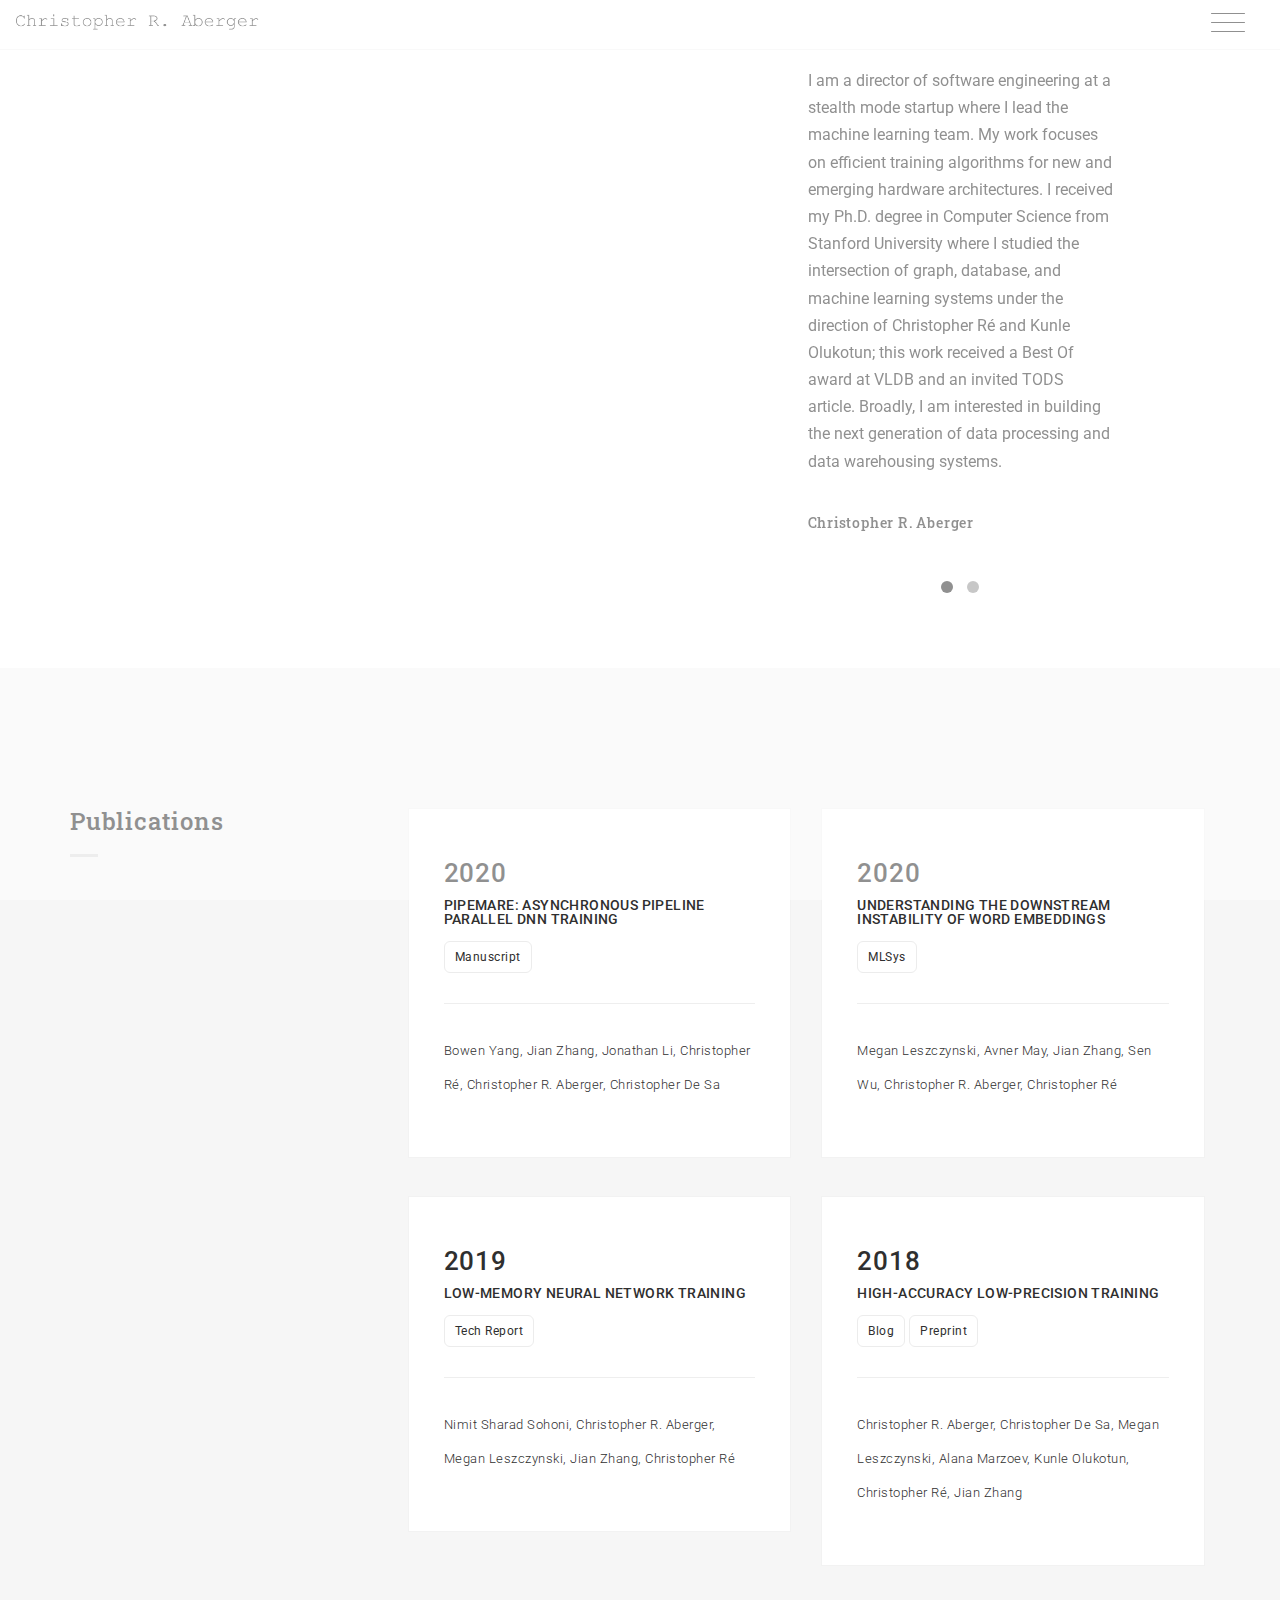
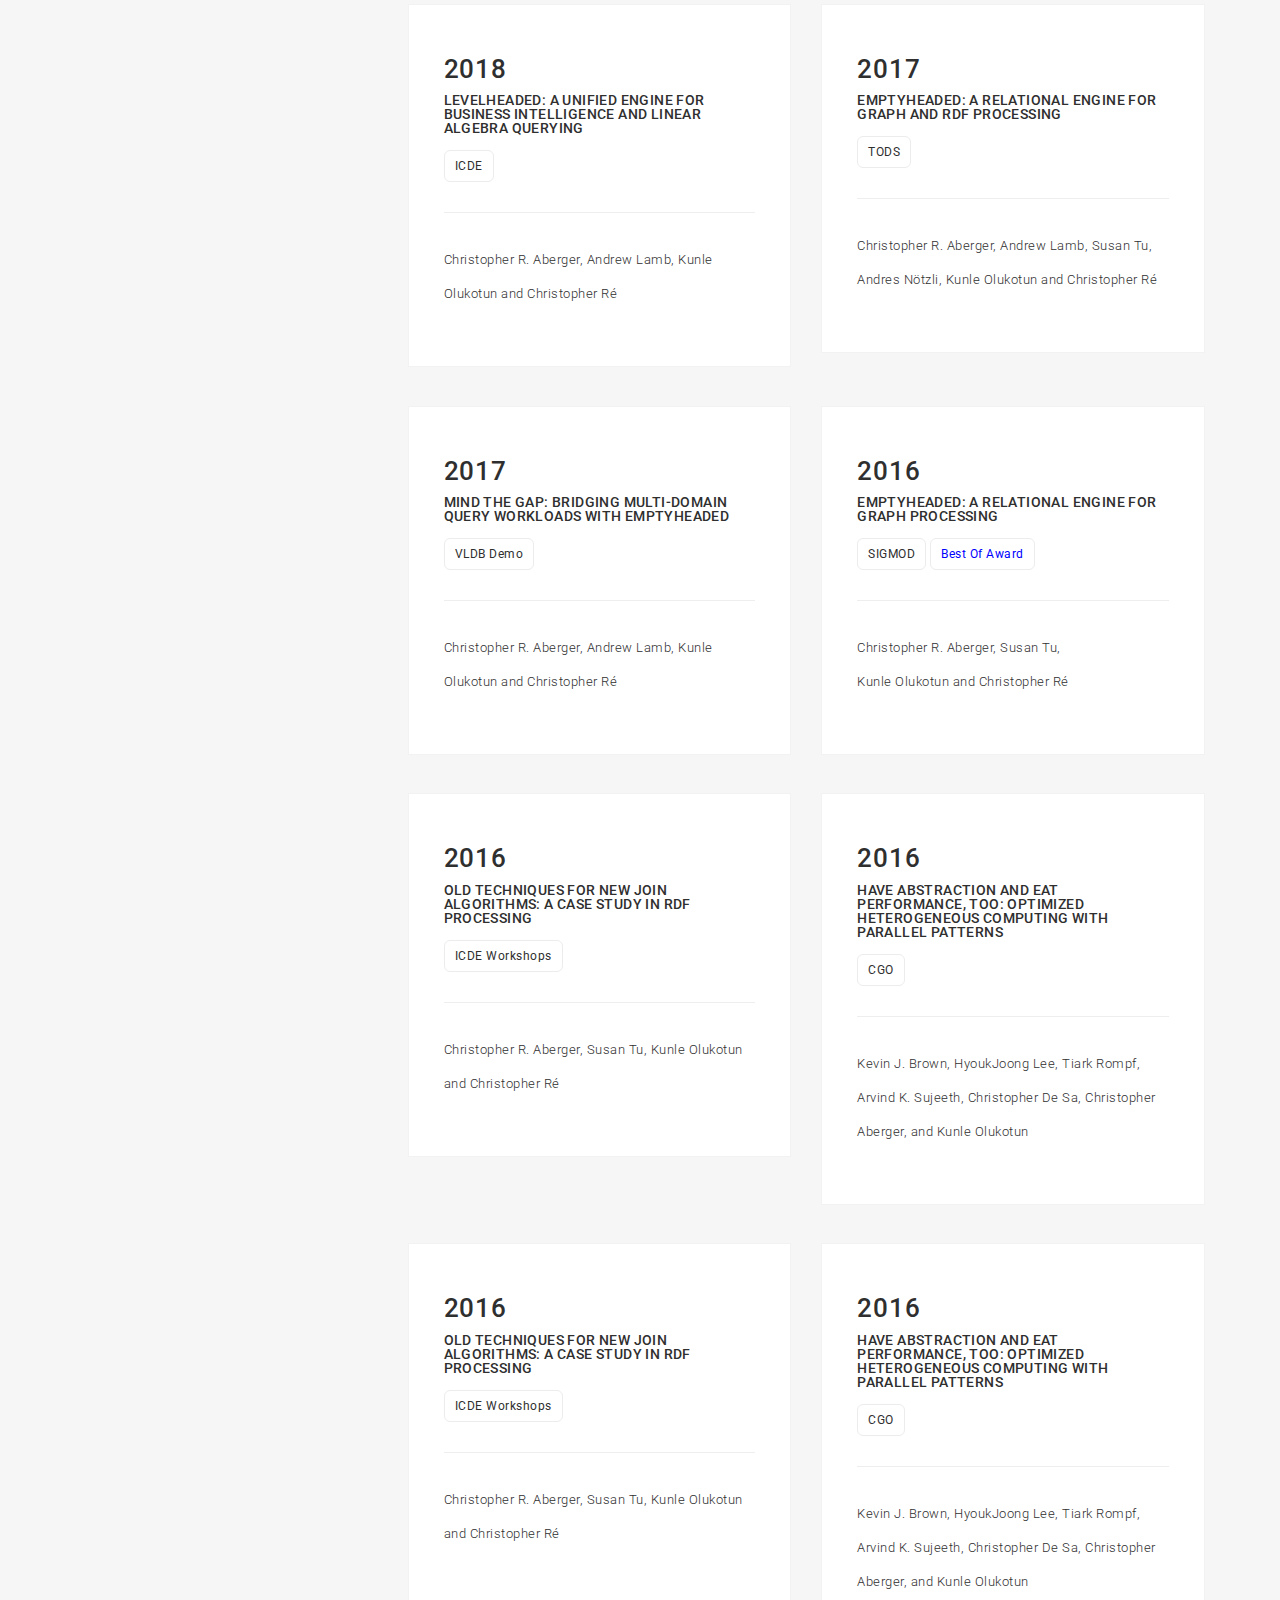
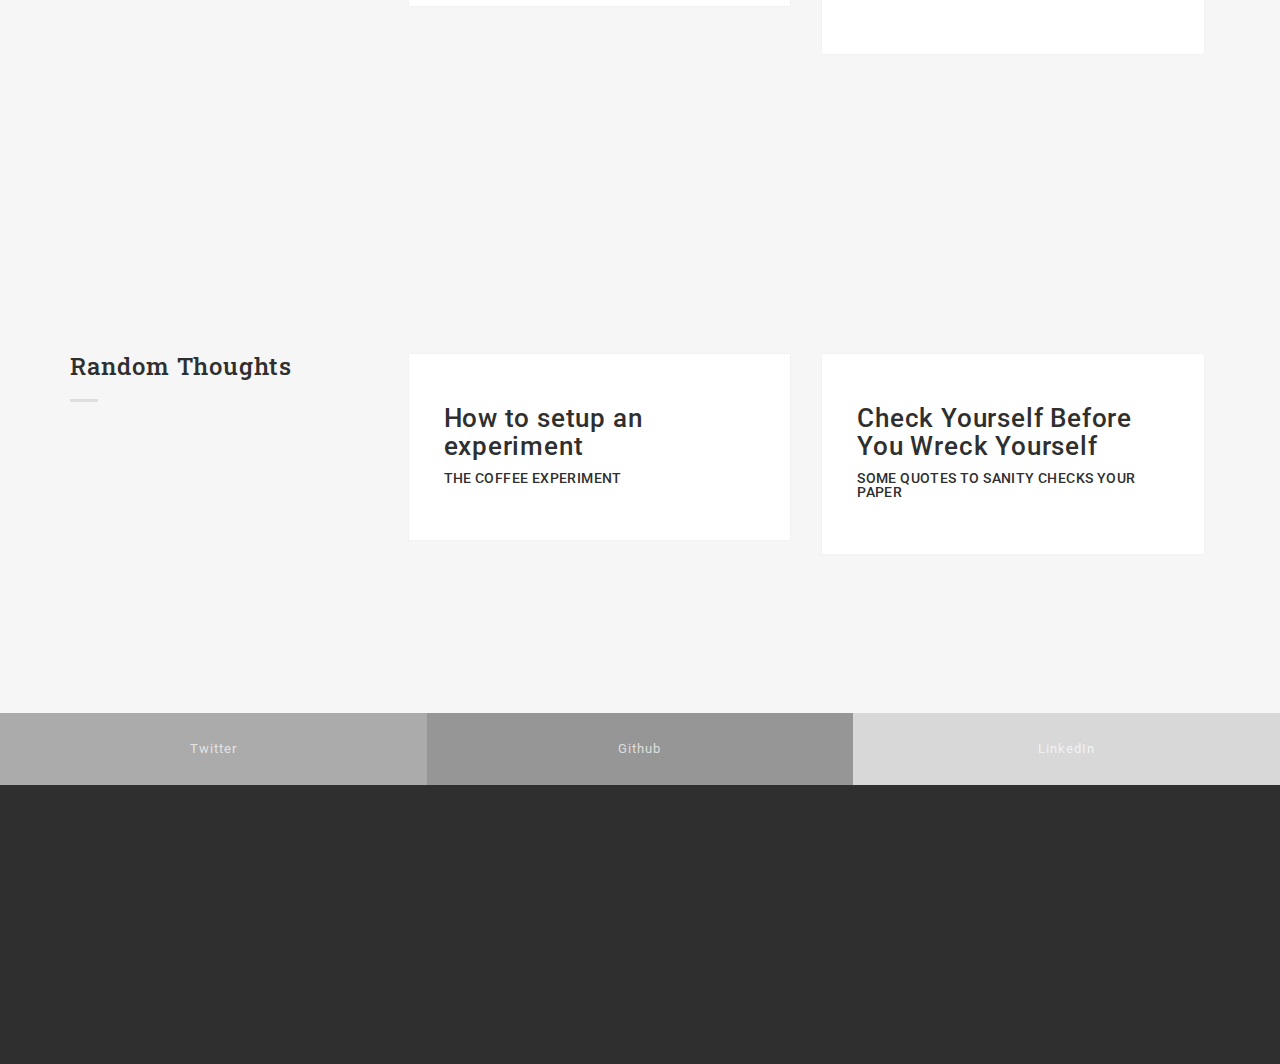
==== index.html @ 0fbb31e2 "Update index.html" ====
<!DOCTYPE html>
<html lang="en">
  <head>
    <meta charset="utf-8">
    <title>Christopher R. Aberger</title>
    <meta content="IE=edge" http-equiv="X-UA-Compatible">
    <meta content="width=device-width, initial-scale=1" name="viewport">
    <meta content="Christopher R. Aberger" name="description">
    <meta content="BdgPixel" name="author">
    <!--Fav-->
    <link href="images/code_icon.png" rel="shortcut icon">
    
    <!--styles-->
    <link href="css/bootstrap.min.css" rel="stylesheet">
    <link href="css/owl.carousel.css" rel="stylesheet">
    <link href="css/owl.theme.css" rel="stylesheet">
    <link href="css/magnific-popup.css" rel="stylesheet">
    <link href="css/style.css" rel="stylesheet">
    <link href="css/responsive.css" rel="stylesheet">
    
    <!--fonts google-->
    <link href='https://fonts.googleapis.com/css?family=Roboto+Slab:400,700' rel='stylesheet' type='text/css'>
    <link href='https://fonts.googleapis.com/css?family=Roboto:400,300,500,700' rel='stylesheet' type='text/css'>
    
    <!--[if lt IE 9]>
       <script type="text/javascript" src="js/html5shiv.min.js"></script>
    <![endif]-->
  </head>
  <body>
    <!--PRELOADER-->
    <div id="preloader">
      <div id="status">
        <img alt="logo" src="images/logo-big.png">
      </div>
    </div>
    <!--/.PRELOADER END-->

    <!--HEADER -->
    <div class="header">
      <div class="for-sticky">
        <!--LOGO-->
        <div class="logo">
          <a href="index.html"><img alt="logo" class="logo-nav" src="images/logo.png"></a>
        </div>
        <!--/.LOGO END-->
      </div>
      <div class="menu-wrap">
        <nav class="menu">
          <div class="menu-list">
            <a data-scroll="" href="#about">
              <span>About</span>
            </a>
            <a data-scroll="" href="#publications">
              <span>Publications</span>
            </a>
            <a data-scroll="" href="#randomthoughts">
              <span>Random Thoughts</span>
            </a>
            <a data-scroll="" href="#connect">
              <span>Connect</span>
            </a>
           <a href="Resume.pdf">
              <span>Resume</span>
            </a>
          </div>
        </nav>
        <button class="close-button" id="close-button">Close Menu</button>
      </div>
      <button class="menu-button" id="open-button">
        <span></span>
        <span></span>
        <span></span>
      </button><!--/.for-sticky-->
    </div>
    <!--/.HEADER END-->
    
    <!--CONTENT WRAP-->
    <div class="content-wrap">
      <!--CONTENT-->
      <div class="content">
        <!--ABOUT-->
        <section id="about">
          <div class="col-md-6 col-xs-12 no-pad">
            <div class="bg-about"></div>
          </div>
          <div class="col-md-6 col-sm-12 col-xs-12 white-col">
            <div class="row">
              <!--OWL CAROUSEL2-->
              <div class="owl-carousel2">
                <div class="col-md-12">
                  <div class="wrap-about">
                    <div class="w-content">
                      <p class="head-about">
		       <p></p>
                       I am a director of software engineering at a stealth mode startup where I lead the machine learning team.
		       My work focuses on efficient training algorithms for new and emerging hardware architectures. 
		       I received my Ph.D. degree in Computer Science from Stanford University where I studied the intersection 
		       of graph, database, and machine learning systems under the direction of 
		       <a href=https://cs.stanford.edu/people/chrismre> Christopher Ré</a>
                        and 
                       <a href=http://arsenalfc.stanford.edu/kunle> Kunle Olukotun</a>; 
		       this work received a Best Of award at VLDB 
		       and an invited TODS article.
                       Broadly, I am interested in building the next generation of data 
                       processing and data warehousing systems.   
                      </p>
                      
                      <h5 class="name">
                        Christopher R. Aberger
                      </h5>
                    </div>
                  </div>
                </div>
              
                <div class="col-md-12 col-sm-12 col-xs-12 white-col">
                  <div class="row">
                    <div class="col-md-8 col-md-offset-2 col-sm-8 col-sm-offset-2 col-xs-12">
                      <div class="wrap-about">
                        <table class="w-content">
                          <tr>
                            <td class="title">Name </td>
                            <td class="break">:</td>
                            <td> Christopher R. Aberger</td>
                          </tr>
                          <tr>
                            <td class="title">Email </td>
                            <td class="break">:</td>
                            <td> craberger at gmail dot com</td>
                          </tr>
                          <tr>
                            <td class="title">Location </td>
                            <td class="break">:</td>
                            <td> Bay Area</td>
                          </tr>
                          <tr>
                            <td class="title">GitHub ID </td>
                            <td class="break">:</td>
                            <td> <a href="https://github.com/chrisaberger">chrisaberger</a></td>
                          </tr>
                        </table>
                      </div>
                    </div>
                  </div>
                </div>
              </div>
              <!--/.OWL CAROUSEL2 END-->
            </div>
          </div>
        </section>
        <!--/.ABOUT END-->

        <!--EDUCATION-->
        <section class="grey-bg" id="publications">
          <div class="container">
            <div class="row">
              <div class="col-md-3">
                <h3 class="title-small">
                  <span>Publications</span>
                </h3>
              </div>
              <div class="col-md-9 content-right">
                

                <div class="row">

                  <ul class="listing-item">
                    <li>
                      <div class="col-md-6 col-sm-6">
                        <div class="wrap-card">
                          <div class="card">
                            <h2 class="year">
                              <a href="https://arxiv.org/abs/1904.10631">2020</a>
                            </h2>
                            <p class="job">
                              <a href="https://arxiv.org/abs/1904.10631">PipeMare: Asynchronous Pipeline Parallel DNN Training</a>
                            </p>
                            <p class="company">
                              <a href="https://arxiv.org/abs/1910.05124">Manuscript</a>
                            </p>
                            <hr>
                            <div class="text-detail">
                              <p>
                              <a href="https://arxiv.org/abs/1904.10631">
                                Bowen Yang, Jian Zhang, Jonathan Li, Christopher Ré, Christopher R. Aberger, Christopher De Sa
                                </a>
                              </p>
                            </div>
                          </div>
                        </div>
                      </div>
                    </li>

                    <li>
                      <div class="col-md-6 col-sm-6">
                        <div class="wrap-card">
                          <div class="card">
                            <h2 class="year">
                              <a href="http://www.mleszczy.com/assets/embedding.pdf">2020</a>
                            </h2>
                            <p class="job">
                              <a href="http://www.mleszczy.com/assets/embedding.pdf">Understanding the Downstream Instability of Word Embeddings</a>
                            </p>
                            <p class="company">
                              <a href="http://www.mleszczy.com/assets/embedding.pdf">MLSys</a>
                            </p>
                            <hr>
                            <div class="text-detail">
                              <p>
                              <a href="http://www.mleszczy.com/assets/embedding.pdf">
                                Megan Leszczynski, Avner May,  Jian Zhang, Sen Wu, Christopher R. Aberger, Christopher Ré
                                </a>
                              </p>
                            </div>
                          </div>
                        </div>
                      </div>
                    </li>

                  </ul>

                  <ul class="listing-item">

                    <li>
                      <div class="col-md-6 col-sm-6">
                        <div class="wrap-card">
                          <div class="card">
                            <h2 class="year">
                              <a href="https://arxiv.org/abs/1904.10631">2019</a>
                            </h2>
                            <p class="job">
                              <a href="https://arxiv.org/abs/1904.10631">Low-Memory Neural Network Training</a>
                            </p>
                            <p class="company">
                              <a href="https://arxiv.org/abs/1904.10631">Tech Report</a>
                            </p>
                            <hr>
                            <div class="text-detail">
                              <p>
                              <a href="https://arxiv.org/abs/1904.10631">
                              Nimit Sharad Sohoni, Christopher R. Aberger, Megan Leszczynski, Jian Zhang, Christopher Ré
                                </a>
                              </p>
                            </div>
                          </div>
                        </div>
                      </div>
                    </li>

                    <li>
                      <div class="col-md-6 col-sm-6">
                        <div class="wrap-card">
                          <div class="card">
                            <h2 class="year">
                              <a href="https://dawn.cs.stanford.edu//pubs/halp-preprint2018.pdf">2018</a>
                            </h2>
                            <p class="job">
                              <a href="https://dawn.cs.stanford.edu//pubs/halp-preprint2018.pdf">High-Accuracy Low-Precision Training</a>
                            </p>
                            <p class="company">
                              <a href="https://dawn.cs.stanford.edu//pubs/halp-preprint2018.pdf">Blog</a>
                            </p>
                            <p class="company">
                              <a href="https://dawn.cs.stanford.edu//pubs/halp-preprint2018.pdf">Preprint</a>
                            </p>
                            <hr>
                            <div class="text-detail">
                              <p>
                              <a href="https://dawn.cs.stanford.edu//pubs/halp-preprint2018.pdf">
                              Christopher R. Aberger, Christopher De Sa, Megan Leszczynski,  Alana Marzoev,  Kunle Olukotun, Christopher Ré, Jian Zhang
                                </a>
                              </p>
                            </div>
                          </div>
                        </div>
                      </div>
                    </li>

                  
                  </ul>


                  <ul class="listing-item">


                    <li>
                      <div class="col-md-6 col-sm-6">
                        <div class="wrap-card">
                          <div class="card">
                            <h2 class="year">
                              <a href="levelheaded.pdf">2018</a>
                            </h2>
                            <p class="job">
                              <a href="levelheaded.pdf">LevelHeaded: A Unified Engine for Business Intelligence and Linear Algebra Querying</a>
                            </p>
                            <p class="company">
                              <a href="levelheaded.pdf">ICDE</a>
                            </p>
                            <hr>
                            <div class="text-detail">
                              <p>
                              <a href="levelheaded.pdf">
              Christopher R. Aberger, Andrew Lamb, Kunle Olukotun and Christopher Ré  
                                </a>
                              </p>
                            </div>
                          </div>
                        </div>
                      </div>
                    </li>

                    <li>
                      <div class="col-md-6 col-sm-6">
                        <div class="wrap-card">
                          <div class="card">
                            <h2 class="year">
                              <a href="https://dl.acm.org/citation.cfm?id=3129246">2017</a>
                            </h2>
                            <p class="job">
                              <a href="https://dl.acm.org/citation.cfm?id=3129246">EmptyHeaded: A Relational Engine for Graph and RDF Processing</a>
                            </p>
                            <p class="company">
                              <a href="https://dl.acm.org/citation.cfm?id=3129246">TODS</a>
                            </p>
                            <hr>
                            <div class="text-detail">
                              <p>
                              <a href="https://dl.acm.org/citation.cfm?id=3129246">
              Christopher R. Aberger, Andrew Lamb, Susan Tu, Andres N&ouml;tzli, Kunle Olukotun and Christopher Ré  
                                </a>
                              </p>
                            </div>
                          </div>
                        </div>
                      </div>
                    </li>


                  </ul>
                  <ul class="listing-item">

                    <li>
                      <div class="col-md-6 col-sm-6">
                        <div class="wrap-card">
                          <div class="card">
                            <h2 class="year">
                              <a href="http://www.vldb.org/pvldb/vol10/p1849-aberger.pdf">2017</a>
                            </h2>
                            <p class="job">
                              <a href="http://www.vldb.org/pvldb/vol10/p1849-aberger.pdf">Mind the Gap: Bridging Multi-Domain Query Workloads with EmptyHeaded</a>
                            </p>
                            <p class="company">
                              <a href="http://www.vldb.org/pvldb/vol10/p1849-aberger.pdf">VLDB Demo</a>
                            </p>
                            <hr>
                            <div class="text-detail">
                              <p>
                              <a href="http://www.vldb.org/pvldb/vol10/p1849-aberger.pdf">
              Christopher R. Aberger, Andrew Lamb, Kunle Olukotun and Christopher Ré  
                                </a>
                              </p>
                            </div>
                          </div>
                        </div>
                      </div>
                    </li>

                    <li>
                      <div class="col-md-6 col-sm-6">
                        <div class="wrap-card">
                          <div class="card">
                            <h2 class="year">
                              <a href="https://arxiv.org/abs/1503.02368">2016</a>
                            </h2>
                            <p class="job">
                              <a href="https://arxiv.org/abs/1503.02368">EmptyHeaded: A Relational Engine for Graph Processing</a>
                            </p>
                            <p class="company">
                              <a href="https://arxiv.org/abs/1503.02368">SIGMOD</a>
                            </p>
                            <p class="company">
                              <a href="https://arxiv.org/abs/1503.02368">
                              <font color="blue">Best Of Award</font>
                              </a>
                            </p>
                            <hr>
                            <div class="text-detail">
                              <p>
                              <a href="https://arxiv.org/abs/1503.02368">
              Christopher R. Aberger, Susan Tu, <br>
              Kunle Olukotun and Christopher Ré  
                                </a>
                              </p>
                            </div>
                          </div>
                        </div>
                      </div>
                    </li>




                  </ul>
                  <ul class="listing-item">

                   <li>
                      <div class="col-md-6 col-sm-6">
                        <div class="wrap-card">
                          <div class="card">
                            <h2 class="year">
                              <a href="https://arxiv.org/abs/1602.03557">2016</a>
                            </h2>
                            <p class="job">
                              <a href="https://arxiv.org/abs/1602.03557">Old Techniques for New Join Algorithms: A Case Study in RDF Processing</a>
                            </p>
                            <p class="company">
                              <a href="https://arxiv.org/abs/1602.03557">ICDE Workshops</a>
                            </p>
                            <hr>
                            <div class="text-detail">
                              <p>
                              <a href="https://arxiv.org/abs/1602.03557">
              Christopher R. Aberger, Susan Tu, Kunle Olukotun and Christopher Ré  
                                </a>
                              </p>
                            </div>
                          </div>
                        </div>
                      </div>
                    </li>


                    <li>
                      <div class="col-md-6 col-sm-6">
                        <div class="wrap-card">
                          <div class="card">
                            <h2 class="year">
                              <a href="https://ppl.stanford.edu/papers/cgo16-brown.pdf">2016</a>
                            </h2>
                            <p class="job">
                              <a href="https://ppl.stanford.edu/papers/cgo16-brown.pdf">Have Abstraction and Eat Performance, Too: Optimized Heterogeneous Computing with Parallel Patterns</a>
                            </p>
                            <p class="company">
                              <a href="https://ppl.stanford.edu/papers/cgo16-brown.pdf">CGO</a>
                            </p>
                            <hr>
                            <div class="text-detail">
                              <p>
                              <a href="https://ppl.stanford.edu/papers/cgo16-brown.pdf">
                                Kevin J. Brown, HyoukJoong Lee, Tiark Rompf, Arvind K. Sujeeth, Christopher De Sa, Christopher Aberger, and Kunle Olukotun 
                                </a>
                              </p>
                            </div>
                          </div>
                        </div>
                      </div>
                    </li>


                  </ul>
                  <ul class="listing-item">

	          <li>
                      <div class="col-md-6 col-sm-6">
                        <div class="wrap-card">
                          <div class="card">
                            <h2 class="year">
                              <a href="https://arxiv.org/abs/1602.03557">2016</a>
                            </h2>
                            <p class="job">
                              <a href="https://arxiv.org/abs/1602.03557">Old Techniques for New Join Algorithms: A Case Study in RDF Processing</a>
                            </p>
                            <p class="company">
                              <a href="https://arxiv.org/abs/1602.03557">ICDE Workshops</a>
                            </p>
                            <hr>
                            <div class="text-detail">
                              <p>
                              <a href="https://arxiv.org/abs/1602.03557">
              Christopher R. Aberger, Susan Tu, Kunle Olukotun and Christopher Ré  
                                </a>
                              </p>
                            </div>
                          </div>
                        </div>
                      </div>
                    </li>

			  
                    <li>
                      <div class="col-md-6 col-sm-6">
                        <div class="wrap-card">
                          <div class="card">
                            <h2 class="year">
                              <a href="https://ppl.stanford.edu/papers/cgo16-brown.pdf">2016</a>
                            </h2>
                            <p class="job">
                              <a href="https://ppl.stanford.edu/papers/cgo16-brown.pdf">Have Abstraction and Eat Performance, Too: Optimized Heterogeneous Computing with Parallel Patterns</a>
                            </p>
                            <p class="company">
                              <a href="https://ppl.stanford.edu/papers/cgo16-brown.pdf">CGO</a>
                            </p>
                            <hr>
                            <div class="text-detail">
                              <p>
                              <a href="https://ppl.stanford.edu/papers/cgo16-brown.pdf">
                                Kevin J. Brown, HyoukJoong Lee, Tiark Rompf, Arvind K. Sujeeth, Christopher De Sa, Christopher Aberger, and Kunle Olukotun 
                                </a>
                              </p>
                            </div>
                          </div>
                        </div>
                      </div>
                    </li>

                  </ul>




                </div>
              </div>
            </div>
          </div>
        </section>
        <!--/.PUBLICATIONS END-->



<section class="grey-bg" id="randomthoughts">
          <div class="container">
            <div class="row">
              <div class="col-md-3">
                <h3 class="title-small">
                  <span>Random Thoughts</span>
                </h3>
              </div>
              <div class="col-md-9 content-right">
                

                <div class="row">
                  <ul class="listing-item">


                    <li>
                      <div class="col-md-6 col-sm-6">
                        <div class="wrap-card">
                          <div class="card">
                            <h2 class="year">
                              <a href="http://www.aberger.site/coffee">How to setup an experiment</a>
                            </h2>
                            <p class="job">
                              <a href="http://www.aberger.site/coffee">The Coffee Experiment</a>
                            </p>
                          </div>
                        </div>
                      </div>
                    </li>


                    <li>
                      <div class="col-md-6 col-sm-6">
                        <div class="wrap-card">
                          <div class="card">
                            <h2 class="year">
                              <a href="http://www.aberger.site/checks">Check Yourself Before You Wreck Yourself</a>
                            </h2>
                            <p class="job">
                              <a href="http://www.aberger.site/checks">Some Quotes to Sanity Checks Your Paper</a>
                            </p>
                          </div>
                        </div>
                      </div>
                    </li>


                  </ul>
                </div>
              </div>
            </div>
          </div>
        </section>
        <!--/.Random Thoughts END-->

        <!--TESTIMONIAL-->
        <!--/.TESTMONIAL END-->
        
        <!--FOOTER-->
        <section id="connect">
        <footer>
          <div class="footer-top">
            <ul class="socials">
              <li class="twitter">
                <a href="https://twitter.com/craberger" data-hover="Twitter">Twitter</a>
              </li>
              <li class="github">
                <a href="https://github.com/chrisaberger" data-hover="Github">Github</a>
              </li>
              <li class="linkedin">
                <a href="https://www.linkedin.com/in/craberger" data-hover="LinkedIn">LinkedIn</a>
              </li>
            </ul>
          </div>

          <div class="footer-bottom">
            <div class="container">
              <div class="row">
                <a href="https://dcrazed.com/"><img src="images/logo-bottom.png" alt="crafted with love" class="center-block" /></a>
			 </div>
            </div>
          </div>
        </footer>
        <section>
        <!--/.FOOTER-END-->

      <!--/.CONTENT END-->
      </div>
    <!--/.CONTENT-WRAP END-->
    </div>
    

    <script src="js/jquery-1.9.1.min.js" type="text/javascript"></script>
    <script src="js/jquery.appear.js" type="text/javascript"></script>
    <script src="js/bootstrap.min.js" type="text/javascript"></script>
    <script src="js/classie.js" type="text/javascript"></script>
    <script src="js/owl.carousel.min.js" type="text/javascript"></script>
    <script src="js/jquery.magnific-popup.min.js" type="text/javascript"></script>
    <script src="js/masonry.pkgd.min.js" type="text/javascript"></script>
    <script src="js/masonry.js" type="text/javascript"></script>
    <script src="js/smooth-scroll.min.js" type="text/javascript"></script>
    <script src="js/typed.js" type="text/javascript"></script>
    <script src="js/main.js" type="text/javascript"></script>
  </body>
</html>
---- css/style.css ----
/*
Template Name: Bodo - Simple One Page Personal
Author: BdgPixel
Author URI:  http://themeforest.net/user/BdgPixel
*/
/* -----------------------------------------------------------
TABLE OF CONTENTS:
--------------------------------------------------------------
1) General
2) Page Loader
3) Helper
4) Header
5) Typography
6) Hero
7) Sections
 7.a) portfolio
 7.b) service
 7.c) experience
 7.d) testimonial
 7.e) blog
 7.f) about
 7.g) contact
 7.h) footer
8) Components
 8.a) skills


-------------------------------------------------------------

------------------------------------------------------------*/
/*-----------------------------------------1) General--------------------------------------------------*/
.portrait {
    max-width: 180px;
    max-height: 180px;
}

@font-face {
  font-family: 'Glyphter';
  src: url('../fonts/Glyphter.eot');
  src: url('../fonts/Glyphter?#iefix') format('embedded-opentype'), url('../fonts/Glyphter.woff') format('woff'), url('../fonts/Glyphter.ttf') format('truetype'), url('../fonts/Glyphter.svg#Glyphter') format('svg');
  font-weight: normal;
  font-style: normal;
}
*,
*:after,
*:before {
  -webkit-box-sizing: border-box;
  -moz-box-sizing: border-box;
  -ms-box-sizing: border-box;
  box-sizing: border-box;
}
body,
html {
  left: 0;
  top: 0;
  margin: 0px;
  padding: 0px;
  overflow-x: hidden;
  font-family: 'Roboto', sans-serif;
  height: 100%;
  width: 100%;
}
body {
  color: #2f2f2f;
  font-size: 16px;
  line-height: 1.7;
  background-color: #fff;
}
a {
  color: #2f2f2f;
  text-decoration: none;
  transition: ease .6s;
  -webkit-transition: ease .6s;
  -moz-transition: ease .6s;
  -o-transition: ease .6s;
  -ms-transition: ease .6s;
}
a:hover {
  text-decoration: none;
  color: #818181;
}
a:focus {
  outline: none;
  color: #999999;
  text-decoration: none;
}
iframe {
  border: none;
  width: 100%;
}
img { max-width: 100%; }
*:focus {
  outline: none;
}

/*----------------------------------------- 2) Preloader --------------------------------------------------*/
#preloader {
  position: fixed;
  top: 0;
  left: 0;
  right: 0;
  bottom: 0;
  background-color: #fff;
  z-index: 999999;
}
#status {
  width: 200px;
  height: 200px;
  position: absolute;
  left: 50%;
  top: 50%;
  background-image: url(../images/loader.gif);
  background-repeat: no-repeat;
  background-position: center center;
  text-align: center;
  margin: -40px 0 0 -100px;
}
#status img {
  text-align: center;
  margin-top: -80px;
}

/*----------------------------------------- 3) Helper --------------------------------------------------*/
.no-pad {padding: 0 !important; margin: 0 !important;}
.pad-80 {padding-top: 80px;}
.mar-t-50{margin-top: 50px !important;}
.mar-tm-10{ margin-top: -10px;}

.white-col{
  background: #ffffff;
  padding: none;
}

/*---- span -----*/
.title-small span { position: relative;}
.title-small span:after {
  content: "";
  position: absolute;
  bottom: -20px;
  height: 3px;
  background: #DEDEDE;
  width: 28px;
  left: 0;
}
.title-small-center span {position: relative;}
.title-small-center span:after {
  content: "";
  display: block;
  margin: 0 auto;
  margin-top: 20px;
  height: 3px;
  background: #DEDEDE;
  width: 28px;
  left: 0;
}
/*----- background ------*/
.grey-bg {
  background: #f6f6f6;
  padding: 120px 0;
  display: block;
}
.white-bg {
  background: #ffffff;
  padding: 120px 0;
  display: block;
}
/*-------- content --------*/
.content-detail {
  font-weight: 400;
  margin-top: 70px;
  line-height: 30px;
  font-size: 14px;
  letter-spacing: 0.4px;
}
.content-details {
  font-weight: 400;
  margin-top: 40px;
  line-height: 30px;
  font-size: 14px;
}
.pad-bottom {
  padding-bottom: 80px;
}
.text-detail {
  margin-top: 30px;
  color: #5f5f5f;
}

.listing-item{
  list-style: none;
  display: inline-block;
  width: 100%;
  padding: 0;
  margin: 0;
}

/*----------------------------------------- 4) Header --------------------------------------------------*/
.header {
  width: 100%;
  z-index: 9999;
}
.for-sticky {
  position: fixed;
  z-index: -1;
  bottom: 0;
  width: 100%;
  height: 50px;
  opacity: 0.8;
  z-index: 1;
  top: 0;
  left: 0;
  border-bottom: 1px solid #f1f1f1;
  display: block;
  padding: 0px 15px 5px 15px;
  background: #ffffff;
  -webkit-transition: all 0.3s;
  -moz-transition: all 0.3s;
  -ms-transition: all 0.3s;
  -o-transition: all 0.3s;
  transition: all 0.3s;
}
.logo-nav {
  padding: 6px 0 10px 0;
  -webkit-transition: all 0.3s;
  -moz-transition: all 0.3s;
  -ms-transition: all 0.3s;
  -o-transition: all 0.3s;
  transition: all 0.3s;
  width: 245px;
  display: block;
}
.opacity-nav {
  opacity: 0.8;
  z-index: 2;
}
/*----------- panel ----------*/
.content-wrap {
  -webkit-overflow-scrolling: touch;
  height: 100%;
  width: 100%;
}
.content {
  position: absolute;
  width: 100%;
  height: 100%;
}
.content::before {
  position: fixed;
  top: 0;
  left: 0;
  z-index: 10;
  width: 100%;
  height: 100%;
  background: rgba(0, 0, 0, 0.3);
  content: '';
  opacity: 0;
  -webkit-transform: translate3d(100%, 0, 0);
  transform: translate3d(100%, 0, 0);
  -webkit-transition: opacity 0.4s, -webkit-transform 0s 0.4s;
  transition: opacity 0.4s, transform 0s 0.4s;
  -webkit-transition-timing-function: cubic-bezier(0.7, 0, 0.3, 1);
  transition-timing-function: cubic-bezier(0.7, 0, 0.3, 1);
}
/* Menu Button */
.menu-button {
  width: 34px;
  height: 45px;
  position: fixed;
  right: 0;
  margin-top: 13px;
  margin-right: 35px;
  z-index: 1000;
  padding: 0;
  cursor: pointer;
  background: transparent;
  border: none;
}
.menu-button span {
  display: block;
  position: absolute;
  height: 1px;
  width: 100%;
  background: #2f2f2f;
  border-radius: 9px;
  opacity: 1;
  left: 0;
}
.menu-button span:nth-child(1) {top: 0px;}

.menu-button span:nth-child(2) {top: 9px;}

.menu-button span:nth-child(3) {top: 18px;}
.menu-button:hover {opacity: 0.6;}
/* Close Button */
.close-button {
  width: 1em;
  height: 1em;
  position: absolute;
  right: 1em;
  top: 1em;
  overflow: hidden;
  text-indent: 1em;
  font-size: 0.75em;
  border: none;
  background: transparent;
  color: transparent;
}
.close-button::before,
.close-button::after {
  content: '';
  position: absolute;
  width: 3px;
  height: 100%;
  top: 0;
  left: 50%;
  background: #bdc3c7;
}
.close-button::before {
  -webkit-transform: rotate(45deg);
  transform: rotate(45deg);
}
.close-button::after {
  -webkit-transform: rotate(-45deg);
  transform: rotate(-45deg);
}
/* Menu */
.menu-wrap {
  position: fixed;
  z-index: 1001;
  width: 300px;
  height: 100%;
  right: 0;
  float: right;
  background: #2f2f2f;
  padding: 2.5em 1.5em 0;
  -webkit-transform: translate3d(300px, 0, 0);
  transform: translate3d(300px, 0, 0);
  -webkit-transition: -webkit-transform 0.4s;
  transition: transform 0.4s;
  -webkit-transition-timing-function: cubic-bezier(0.7, 0, 0.3, 1);
  transition-timing-function: cubic-bezier(0.7, 0, 0.3, 1);
}
.menu,
.menu-list {
  height: 100%;     
  overflow-x: auto;
}
.menu-list {
  -webkit-transform: translate3d(0, 100%, 0);
  transform: translate3d(0, 100%, 0);
}
.menu-list a {
  display: block;
  padding: 1.5em 0;
  -webkit-transform: translate3d(0, 500px, 0);
  transform: translate3d(0, 500px, 0);
  color: #a5a5a5;
  position: relative;
}
.menu-list a:hover, .menu-list a:active span {color: #ffffff;}
.menu-list,
.menu-list a {
  -webkit-transition: -webkit-transform 0s 0.4s;
  transition: transform 0s 0.4s;
  -webkit-transition-timing-function: cubic-bezier(0.7, 0, 0.3, 1);
  transition-timing-function: cubic-bezier(0.7, 0, 0.3, 1);
}
.menu a:nth-child(2) {
  -webkit-transform: translate3d(0, 1000px, 0);
  transform: translate3d(0, 1000px, 0);
}
.menu-list a:nth-child(3) {
  -webkit-transform: translate3d(0, 1500px, 0);
  transform: translate3d(0, 1500px, 0);
}
.menu-list a:nth-child(4) {
  -webkit-transform: translate3d(0, 2000px, 0);
  transform: translate3d(0, 2000px, 0);
}
.menu-list a:nth-child(5) {
  -webkit-transform: translate3d(0, 2500px, 0);
  transform: translate3d(0, 2500px, 0);
}
.menu-list a:nth-child(6) {
  -webkit-transform: translate3d(0, 3000px, 0);
  transform: translate3d(0, 3000px, 0);
}
.menu-list a span:nth-last-child(1){
  margin-bottom: 100px;
}
.menu-list a span {
  margin-left: 10px;
  font-weight: 400;
  font-size: 12px;
  letter-spacing: 5px;
  text-transform: uppercase;
  z-index: 2;
  position: absolute;
  margin-bottom: 20px;
  padding: 10px;
}
.menu-list a span:before{
  content: '';
  display: block;
  width: 0;
  height: 2px;
  background: #ffffff;
  -webkit-transition: width .3s ease;
  transition: width .3s ease;
  position: absolute;
  top: 50%;
  left: 0;
  -webkit-transform: translate(0,-50%);
  -ms-transform: translate(0,-50%);
  transform: translate(0,-50%);
  z-index: -1;
}
.menu-list a.active span{
  color: #ffffff !important;
}
.menu-list a.active span:before{
  width: 100%;
}

/* Shown menu */
.show-menu .menu-wrap {
  -webkit-transform: translate3d(0, 0, 0);
  transform: translate3d(0, 0, 0);
  -webkit-transition: -webkit-transform 0.8s;
  transition: transform 0.8s;
  -webkit-transition-timing-function: cubic-bezier(0.7, 0, 0.3, 1);
  transition-timing-function: cubic-bezier(0.7, 0, 0.3, 1);
}
.show-menu .menu-list,
.show-menu .menu-list a {
  -webkit-transform: translate3d(0, 0, 0);
  transform: translate3d(0, 0, 0);
  -webkit-transition: -webkit-transform 0.8s;
  transition: transform 0.8s;
  -webkit-transition-timing-function: cubic-bezier(0.7, 0, 0.3, 1);
  transition-timing-function: cubic-bezier(0.7, 0, 0.3, 1);
}
.show-menu .menu-list a {
  -webkit-transition-duration: 0.9s;
  transition-duration: 0.9s;
}
.show-menu .content::before {
  opacity: 1;
  -webkit-transition: opacity 0.8s;
  transition: opacity 0.8s;
  -webkit-transition-timing-function: cubic-bezier(0.7, 0, 0.3, 1);
  transition-timing-function: cubic-bezier(0.7, 0, 0.3, 1);
  -webkit-transform: translate3d(0, 0, 0);
  transform: translate3d(0, 0, 0);
}

/*----------------------------------------- 5) Typography --------------------------------------------------*/
h1,
h2,
h3,
h4,
h5 {
  letter-spacing: 0.8px;
  font-family: 'Roboto Slab', serif;
}
p {
  letter-spacing: 0.5px;
  font-size: 13px;
  line-height: 34px;
  font-weight: 300;
}
#home h1 {
  line-height: 40px;
  letter-spacing: 0.6px;
}
#home .typed {
  font-weight: 400;
  font-size: 16px;
  line-height: 26px;
  letter-spacing: 1.5px;
  margin: 0 auto;
  opacity: 0.6;
}
.year {
  font-size: 26px;
  font-weight: 500;
  margin-bottom: 10px;
  font-family: 'Roboto', sans-serif;
}
.job {
  font-size: 14px;
  font-weight: 500;
  line-height: 14px;
  letter-spacing: 0.4px;
  text-transform: uppercase;
  color: #cccccc;
}
.company {
  font-size: 12px;
  line-height: 14px;
  border: 1px solid #ececec;
  color: #cccccc;
  padding:8px 10px;
  border-radius: 6px;
  display: inline-block;
  margin-top: 5px;
  font-weight: 400;

}

/*----------------------------------------- 6) Hero --------------------------------------------------*/
#home {
  background: url('../images/stanford.jpg');
  -webkit-background-size: cover;
  -moz-background-size: cover;
  -o-background-size: cover;
  background-size: cover;
  min-width: 100%;
  min-height: 100%;
  height: 100%;
  width: 100%;
  display: block;
}
.wrap-hero-content{
  width: 100%;
  height: 100%;
  position: absolute;
  top: 0;
  left: 0;
}
.hero-content{
  position: absolute;
  text-align: center;
  min-width: 300px;
  left: 50%;
  top: 50%;
  padding: 65px;
  background: rgba(255, 255, 255, 0.8);
  outline: 4px double #FFFFFF;
  outline-offset: 8px;
  -webkit-transform: translateX(-50%) translateY(-50%);
  transform: translateX(-50%) translateY(-50%);
}

/*mouse*/
.mouse-icon {
  position: absolute;
  border: 2px solid #2f2f2f;
  background: #ffffff;
  opacity: 0.8;
  border-radius: 13px;
  height: 40px;
  width: 30px;
  margin: 0 auto;
  display: block;
  left: 0;
  right: 0;
  bottom: 30px;
  z-index: 100;
}

.mouse-icon .scroll {
  -webkit-animation-name: scrolling;
  -webkit-animation-duration: 1s;
  -webkit-animation-timing-function: linear;
  -webkit-animation-delay: 0s;
  -webkit-animation-iteration-count: infinite;
  -webkit-animation-play-state: running;
  animation-name: scrolling;
  animation-duration: 1s;
  animation-timing-function: linear;
  animation-delay: 0s;
  animation-iteration-count: infinite;
  animation-play-state: running;
}
.mouse-icon .scroll {
  position: relative;
  border-radius: 10px;
  background: #2f2f2f;
  width: 4px;
  height: 8px;
  top: 4px;
  margin-left: auto;
  margin-right: auto;
}

@-webkit-keyframes scrolling  {
  0%   { top:2px;  opacity: 0;}
  30%  { top:8px; opacity: 1;}
  100% { top:16px; opacity: 0;}
}

@keyframes scrolling  {
  0%   { top:2px;  opacity: 0;}
  30%  { top:8px; opacity: 1;}
  100% { top:16px; opacity: 0;}
}


/*----- typed effect ---*/
.typed-cursor{ opacity: 0;}


/*----------------------------------------- 7) Sections --------------------------------------------------*/
/*---------- a. portfolio -----------*/
ul.portfolio-image {
  list-style: none;
  position: relative;
  width: 100%;
  padding: 0;
  margin: 0;
}
ul.portfolio-image li {
  float: left;
  display: block;
  list-style: none;
  position: relative;
  display: inline-block;
  overflow: hidden;
  padding-top: 46%;
}
ul.portfolio-image li:hover {
  cursor: pointer;
}
ul.portfolio-image li:hover img {
  -webkit-filter: grayscale(20%);
  transform: scale(1.15);
}
ul.portfolio-image li:hover .image-bg {opacity: 1;}
ul.portfolio-image li:hover .description-wrap {
  background: rgba(186, 186, 186, 0.6);
}
ul.portfolio-image li img {
  position: absolute;
  width: 100%;
  height: 100%;
  left: 0;
  top: 0;
  -webkit-filter: grayscale(100%);
  transition: filter, transform, 0.5s;
}
ul.portfolio-image li .decription-wrap {
  position: absolute;
  width: 100%;
  height: 100%;
  top: 0;
  left: 0;
  background: rgba(242, 242, 242, 0.4);
  padding: 20px;
  transition: background, 0.5s;
}
ul.portfolio-image li .image-bg {
  color: #2f2f2f;
  background: #ffffff;
  background: rgba(255, 255, 255, 0.9);
  font-size: 14px;
  text-transform: uppercase;
  width: 100%;
  height: 100%;
  display: inline-block;
  -ms-transform: translate(-50%, -50%); /* IE 9 */
  -webkit-transform: translate(-50%, -50%); /* Chrome, Safari, Opera */
  transform: translate(-50%, -50%);
  top: 50%;
  left: 50%;
  padding: 10px 0;
  position: relative;
  margin: 0 auto;
  text-align: center;
  opacity: 0;
  transition: opacity, 0.5s;
  letter-spacing: 1.5px;
  font-weight: 300;
  color: transparent;
}
ul.portfolio-image li .desc{
  position: absolute;
  z-index: 1;
  top: 45%;
  left: 0;
  display: table-cell;
  right: 0;
  text-align: center;
  color: #2f2f2f;
  font-size: 14px;
  font-weight: 700;
}


/*---------- b. service -----------*/
.icon-use {
  font-family: 'Glyphter';
  font-size: 30px;
  line-height: 20px;
  color: #818181;
  margin: 0;
}
.head-sm {
  font-size: 13px;
  letter-spacing: 1.5px;
  text-transform: uppercase;
  margin-top: 10px;
  margin-bottom: 20px;
  font-family: 'Roboto', sans-serif;
  font-weight: 700;
}
.text-grey {
  color: #434343;
  line-height: 26px;
  margin-bottom: 60px;
}
/*---------- c. experience -----------*/
.wrap-card {
  position: relative;
  box-shadow: 0px 0px 0px #818181;
  transition: all 0.2s ease 0s;
  -webkit-transform: translateY(0px) translateX(0px);
}
.wrap-card:before,
.wrap-card:after {
  display: inline-block;
  position: absolute;
  content: " ";
  width: 100%;
  height: 3px;
  background: #818181;
  -webkit-transform: scaleX(0);
  transition: all 0.2s ease;
}
.wrap-card:before {
  top: 0;
  left: 0;
  -webkit-transform-origin: 0 0;
}
.wrap-card:after {
  bottom: 0;
  left: 0;
  -webkit-transform-origin: 100% 0;
}
.wrap-card:hover {
  box-shadow: 20px 20px 0px #818181;
  -webkit-transform: translateY(-10px) translateX(-10px);
  transition: all 0.2s ease 0.4s;
}
.wrap-card:hover:after,
.wrap-card:hover:before {
  -webkit-transform: scaleX(1);
}
.card {
  background: #ffffff;
  padding: 30px 35px 45px 35px;
  margin-bottom: 30px;
  border: 1px solid rgba(129, 129, 129, 0.1);
}
.card:before,
.card:after {
  display: inline-block;
  position: absolute;
  content: " ";
  width: 3px;
  height: 100%;
  background: #818181;
  -webkit-transform: scaleY(0);
  transition: all 0.2s ease 0.2s;
}
.card:before {
  top: 0;
  left: 0;
  -webkit-transform-origin: 0 100%;
}
.card:after {
  top: 0;
  right: 0;
  -webkit-transform-origin: 0 0;
}
.card:hover:after,
.card:hover:before {
  -webkit-transform: scaleY(1);
}
/*---------- d. testimonial -----------*/
#testimonial {
  background-image: url(../images/badgers.jpeg);
  -webkit-background-size: cover;
  -moz-background-size: cover;
  -o-background-size: cover;
  background-size: cover;
  background-repeat: no-repeat;
  background-position: center;
  position: relative;
  padding: 0;
  margin: 0;
  width: 100%;
  height: 550px;
}
.list-testimonial {
  display: block;
  width: 100%;
}
.list-testimonial .content-testimonial {
  text-align: center;
  color: #ffffff;
}
.list-testimonial .content-testimonial .testi {
  font-size: 16px;
  line-height: 46px;
  letter-spacing: 2px;
}
.list-testimonial .content-testimonial .people {
  font-size: 14px;
  margin-top: 30px;
  letter-spacing: 2px;
  color: #B7B7B7;
  font-weight: 700;
}
.mask-testimonial{
  background-color: rgba(47, 47, 47, 0.7);
  height: 100%;
  left: 0;
  position: absolute;
  top: 0;
  width: 100%;
}
.wrap-testimonial{
  z-index: 1;
  position: relative;
}
/*-------------- e. blog -------------*/
.grid {margin-top: 60px;}
.grid:after {
  content: '';
  display: block;
  clear: both;
}
.grid-item {
  width: 33.333%;
  float: left;
  top: 0px;
  left: 0px;
  overflow: hidden;
  min-height: 1px;
  padding-right: 15px;
  padding-left: 15px;
  margin-bottom: 30px;
}
.grid-item .wrap-article {
  border: 1px solid rgba(129, 129, 129, 0.1);
  background: #ffffff;
  padding: 30px 20px;
}
.grid-item .wrap-article img {
  text-align: center;
  display: block;
  margin: 0 auto;
}
.grid-item .wrap-article .img-circle {
  width: 133px;
  height: 133px;
}
.grid-item .wrap-article .fancy {
  line-height: 0.5;
  text-align: center;
  font-size: 16px;
  margin-top: 40px;
  color: #818181;
}
.grid-item .wrap-article .fancy span {
  display: inline-block;
  position: relative;
}
.grid-item .wrap-article .fancy span:before,
.grid-item .wrap-article .fancy span:after {
  content: "";
  margin-top: 1px;
  position: absolute;
  height: 5px;
  border-top: 1px solid #dedede;
  top: 0;
  width: 60%;
}
.grid-item .wrap-article .fancy span:before {
  right: 100%;
  margin-right: 5px;
}
.grid-item .wrap-article .fancy span:after {
  left: 100%;
  margin-left: 5px;
}
.grid-item .wrap-article .title {
  font-size: 16px;
  padding: 0 10px 0 10px;
  text-align: center;
  letter-spacing: 0.1;
  line-height: 26px;
  text-transform: uppercase;
  font-weight: 700;
}
.grid-item .wrap-article .title:after {
  content: "";
  display: block;
  margin: 0 auto;
  bottom: -20px;
  height: 1px;
  background: #dedede;
  width: 48px;
  left: 0;
  margin-top: 30px;
}
.grid-item .wrap-article .content-blog {
  margin-top: 30px;
  padding: 0 10px 0 10px;
  text-align: justify;
  color: #5f5f5f;
}
/*---------- f. quote -----------*/
#about{
  min-height: 650px;
  display: inline-block;
  width: 100%;
}
.bg-about {
  background: url('../images/headshot.jpg');
  -webkit-background-size: cover;
  -moz-background-size: cover;
  -o-background-size: cover;
  background-size: cover;
  background-repeat: no-repeat;
  position: relative;
  padding: 0;
  margin: 0;
  min-height: 660px;
  width: 100%;
  height: 100%;
  float: left;
}
.wrap-about {
  height: 100%;
  width: 100%;
  position: relative;
  display: block;
  min-height: 480px;
}
.wrap-about .w-content{
  position: absolute;
  left: 50%;
  top: 50%;
  transform: translateX(-50%) translateY(-50%);
  -webkit-transform: translateX(-50%) translateY(-50%);
  -moz-transform: translateX(-50%) translateY(-50%);
  -ms-transform: translateX(-50%); 
}

.wrap-about .w-content td{
  font-size: 13px;
  font-weight: 300;
}
.wrap-about .w-content td.title{
  padding-right: 10px;
  font-weight: 500;
}
.wrap-about .w-content td.break{
  padding-right: 15px;
}
.wrap-about .w-content tr{
  height: 35px;
}
.wrap-about .head-about {
  font-size: 13px;
  line-height: 34px;
  letter-spacing: 0.5px;
  font-weight: 300;
}
.wrap-about .name {
  margin: 40px 0 20px 0;
  font-size: 14px;
}
/*---------- g. contact -----------*/
#contact {padding: 120px 0 200px 0;}
#contact form {
  margin-top: 25px;
}
#contact .slider-masks {
  background-color: rgba(129, 129, 129, 0.7);
  height: 100%;
  left: 0;
  position: absolute;
  top: 0;
  width: 100%;
}
#contact .group {
  position: relative;
  margin-bottom: 65px;
}
#contact input,
#contact textarea {
  font-size: 13px;
  padding: 10px 10px 10px 5px;
  display: block;
  width: 100%;
  border: none;
  border-bottom: 1px solid #2b2b2b;
  background: transparent;
  color: #969696;
  font-size: 13px;
}
#contact input:focus,
#contact textarea:focus {
  outline: none;
  border-bottom: none;
}
#contact label {
  color: #2b2b2b;
  font-size: 14px;
  font-weight: normal;
  position: absolute;
  pointer-events: none;
  left: 5px;
  top: 10px;
  transition: 0.2s ease all;
  -moz-transition: 0.2s ease all;
  -webkit-transition: 0.2s ease all;
}
#contact input:focus ~ label,
#contact input:valid ~ label,
#contact textarea:focus ~ label,
#contact textarea:valid ~ label {
  top: -25px;
  font-size: 12px;
  color: #818181;
}
#contact .bar {
  position: relative;
  display: block;
  width: 100%;
}
#contact .bar:before,
#contact .bar:after {
  content: '';
  height: 2px;
  width: 0;
  bottom: 1px;
  position: absolute;
  background: #818181;
  transition: 0.2s ease all;
  -moz-transition: 0.2s ease all;
  -webkit-transition: 0.2s ease all;
}
#contact .bar:before {
  left: 50%;
}
#contact .bar:after {
  right: 50%;
}
#contact input:focus ~ .bar:before,
#contact input:focus ~ .bar:after,
#contact textarea:focus ~ .bar:after,
#contact textarea:focus ~ .bar:before {
  width: 50%;
}
#contact .highlight {
  position: absolute;
  height: 60%;
  width: 100%;
  top: 25%;
  left: 0;
  pointer-events: none;
  opacity: 0.5;
}
#contact input:focus ~ .highlight,
#contact textarea:focus ~ .highlight {
  -webkit-animation: inputHighlighter 0.3s ease;
  -moz-animation: inputHighlighter 0.3s ease;
  animation: inputHighlighter 0.3s ease;
}
#contact input[type=submit] {
  border: 1px solid #2b2b2b !important;
  color: #2b2b2b;
  padding: 10px;
  font-weight: 700;
  letter-spacing: 0.9px;
  text-transform: uppercase;
  transition: 0.2s ease all;
  -moz-transition: 0.2s ease all;
  -webkit-transition: 0.2s ease all;
}
#contact input[type=submit]:hover {
  background: #2b2b2b;
  color: #ffffff;
}
@-webkit-keyframes inputHighlighter {
  from {
    background: #5264AE;
  }
  to {
    width: 0;
    background: transparent;
  }
}
@-moz-keyframes inputHighlighter {
  from {
    background: #818181;
  }
  to {
    width: 0;
    background: transparent;
  }
}
@keyframes inputHighlighter {
  from {
    background: #818181;
  }
  to {
    width: 0;
    background: transparent;
  }
}
/*-------------- h. footer ------------------*/
.footer-top{
  width: 100%;
  text-align: center;
  color: #cccccc;
  display: table;
}

.socials{
  width: 100%;
  margin: 0;
  padding: 0;
}

.socials * {
  box-sizing: border-box;
  -webkit-transition: all 0.35s ease;
  transition: all 0.35s ease;
}

.socials li {
  display: inline-block;
  list-style: outside none none;
  float: left;
  overflow: hidden;
  width: 33.33333%;
  font-size: 13px;
}

.socials a {
  padding: 0.3em 0.8em;
  color: rgba(255, 255, 255, 0.7);
  position: relative;
  display: inline-block;
  letter-spacing: 1px;
  margin: 0;
  text-decoration: none;
  padding: 25px 0;
  width: 100%;
}

.socials a:before,
.socials a:after {
  position: absolute;
  -webkit-transition: all 0.35s ease;
  transition: all 0.35s ease;
}

.socials a:before {
  bottom: 100%;
  display: block;
  height: 3px;
  width: 100%;
  content: "";
}

.socials a:after {
  padding: 0.3em 0.8em;
  position: absolute;
  bottom: 100%;
  left: 0;
  content: attr(data-hover);
  color: white;
  white-space: nowrap;
  width: 100%;
  padding: 25px 0;
}

.socials li:hover a,
.socials .current a {
  transform: translateY(100%);
}

.facebook{
  background: #969696;
  /*padding: 20px 0;*/
}
.facebook a:after{
  background-color: #527bbb;
}
.linkedin{
  background: #d8d8d8;
  /*padding: 20px 0;*/
}
.linkedin a:after{
  background-color: #0077B5;
}
.github{
  background: #969696;
  /*padding: 20px 0;*/
}
.github a:after{
  background-color: #333;
}

.twitter{
  background: #ABABAB;
}
.twitter a:after{
  background-color: #77ccf1;
}
.gplus{
  background: #d8d8d8;
}
.gplus a:after{
  background: #dd4b39;
}

.footer-bottom{
  width: 100%;
  background: #2f2f2f;
  padding: 80px 0;
  color: #636363;
}

/*----------------------------------------- 8) Component --------------------------------------------------*/
/*---------------- a. Skills ----------------*/
.skillst {margin-top: 30px;}
.skillst .skillbar {
  width: 100%;
  height: 10px;
  background-color: #f6f6f6;
  position: relative;
  margin-bottom: 60px;
  padding: 2px;
  box-sizing: border-box;
}
.skillst .count-bar {
  width: 100%;
  height: 5px;
  width: 0px;
  position: relative;
}
.skillst .count-bar {background-color: #818181;}
.skillst .count-bar span{ font-size: 12px;}
.skillst .title {
  position: absolute;
  line-height: 25px;
  top: -35px;
  left: 0;
  padding-left: 10px;
  font-size: 12px !important;
}
.skillst .count-bar .count {
  position: absolute;
  line-height: 18px;
  top: -28px;
  right: -20px;
  width: 40px;
  height: 18px;
  color: #fff;
  text-align: center;
  background-color: #2f2f2f;
}
.skillst .count-bar .count span {
  position: relative;
  display: block;
}
.skillst .count-bar .count span:after {
  position: absolute;
  left: 50%;
  margin-left: -4px;
  top: 18px;
  content: "";
  border-left: 4px solid transparent;
  border-right: 4px solid transparent;
}
.skillst .count-bar .count { background-color: #818181;}
.skillst .count-bar .count span:after { border-top: 4px solid #818181;}
---- css/responsive.css ----
@media screen and (max-width: 480px){
	/*----- layout ----*/
	.grey-bg, .white-bg{
		padding: 40px 0; 
	}
	/*---- hero -----*/
	.hero-content{
		min-width: 280px; 
		padding: 25px;
	}
	.menu-wrap{width: 220px;}
	.mouse-icon{bottom: 5px;}

	/*---- portfolio -----*/
	ul.portfolio-image li{
		width: 100%;
		padding-top: 95%;
	}

	/*---- blog -----*/
	.grid-item {
    width: 100% !important;
    padding: 0;
  }

	/*---- quote -----*/
	.wrap-about{ 
		padding: 0 0 20px 0;
		min-height: 400px !important;
	}
	.wrap-about .w-content{
		left: 0;
    right: 0;
    width: 100%;
    top: 0;
    padding: 30px 0;
    transform: none;
	}


  /*------- testimonial -------*/
  #testimonial{ height: 700px;}

  .skillst {margin-top: 50px;}
}


@media screen and (max-width: 768px){
	/*------ header -----*/	
	.for-sticky{ padding: 0; }
	.logo-nav { margin-left: 0;}
	.menu-button{margin-right: 15px;}
	.ma-infinitypush-wrapper.ma-infinitypush-active-button.ma-infinitypush-button-right .ma-infinitypush-button{
		left: -65px;
	}
	.ma-infinitypush-wrapper{ width: 200px; }
	.ma-infinitypush-wrapper	ul > li{
			width: 200px;
		}

	/*------- home ------*/
	#home p {width: 100%;}

	/*----- portfolio -----*/
	.portfolio-image > li{
		width: 50%;
	}


  /*---- blog -----*/
	.grid-item {width: 50%;}

  /*------- about -------*/
  .bg-about{min-height: 520px;}
  .wrap-about{
  	min-height: 520px;
  	padding-bottom: 10%;
  	padding-left: 30px;
    padding-right: 30px;
  }
  .wrap-about	.head-quote{padding-top: 10%;}

  .content-right{ margin-top: 20px; }

  .text-grey{margin-bottom: 45px;}
  .skillst{ margin-top: 50px;}
	/*------ footer -----*/
  footer p{ text-align: center; }
  footer ul.social {
    margin-left: -40px;
    text-align: center;
	}
	footer ul.social li { 
		padding: 0px 10px 0px 10px;
	}
}

@media screen and (min-width: 1024px){
	.content-right {
	  margin-top: 20px;
	  padding: 0 20px 0 60px; 
	}
}
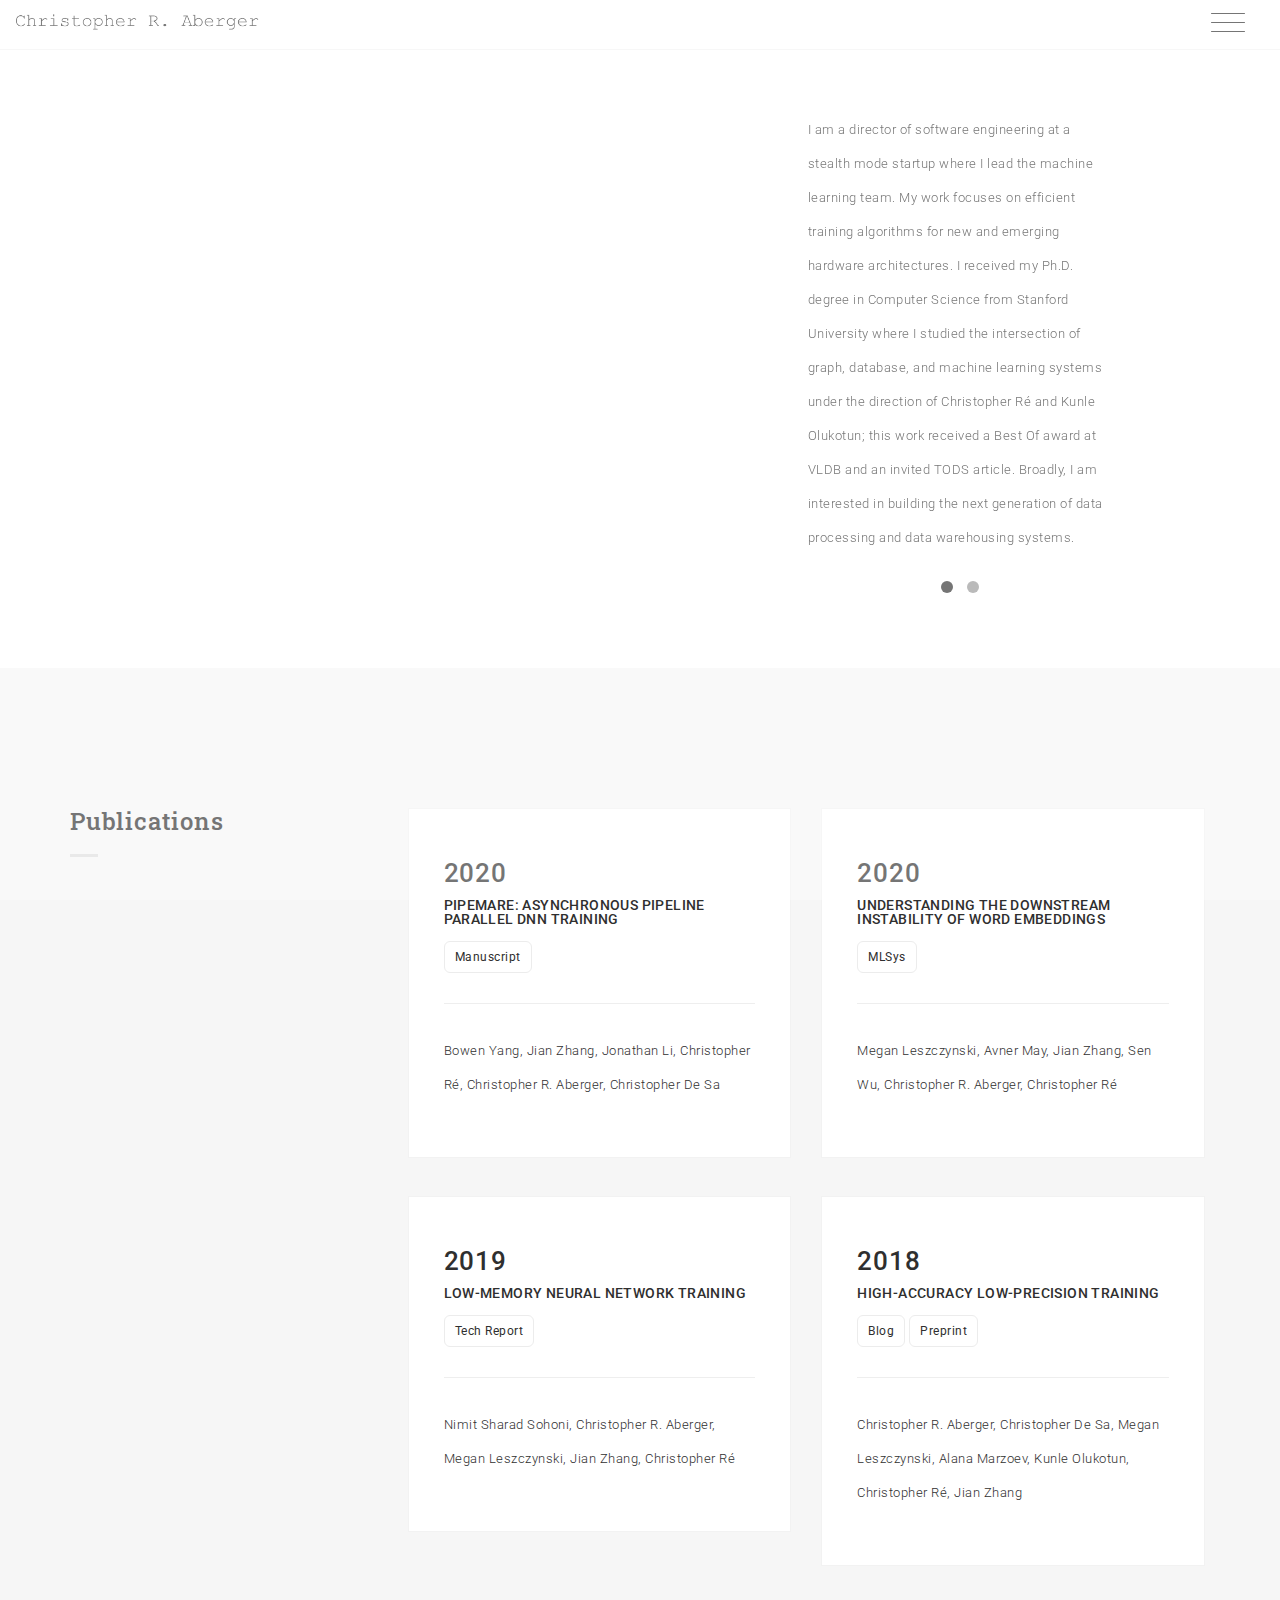
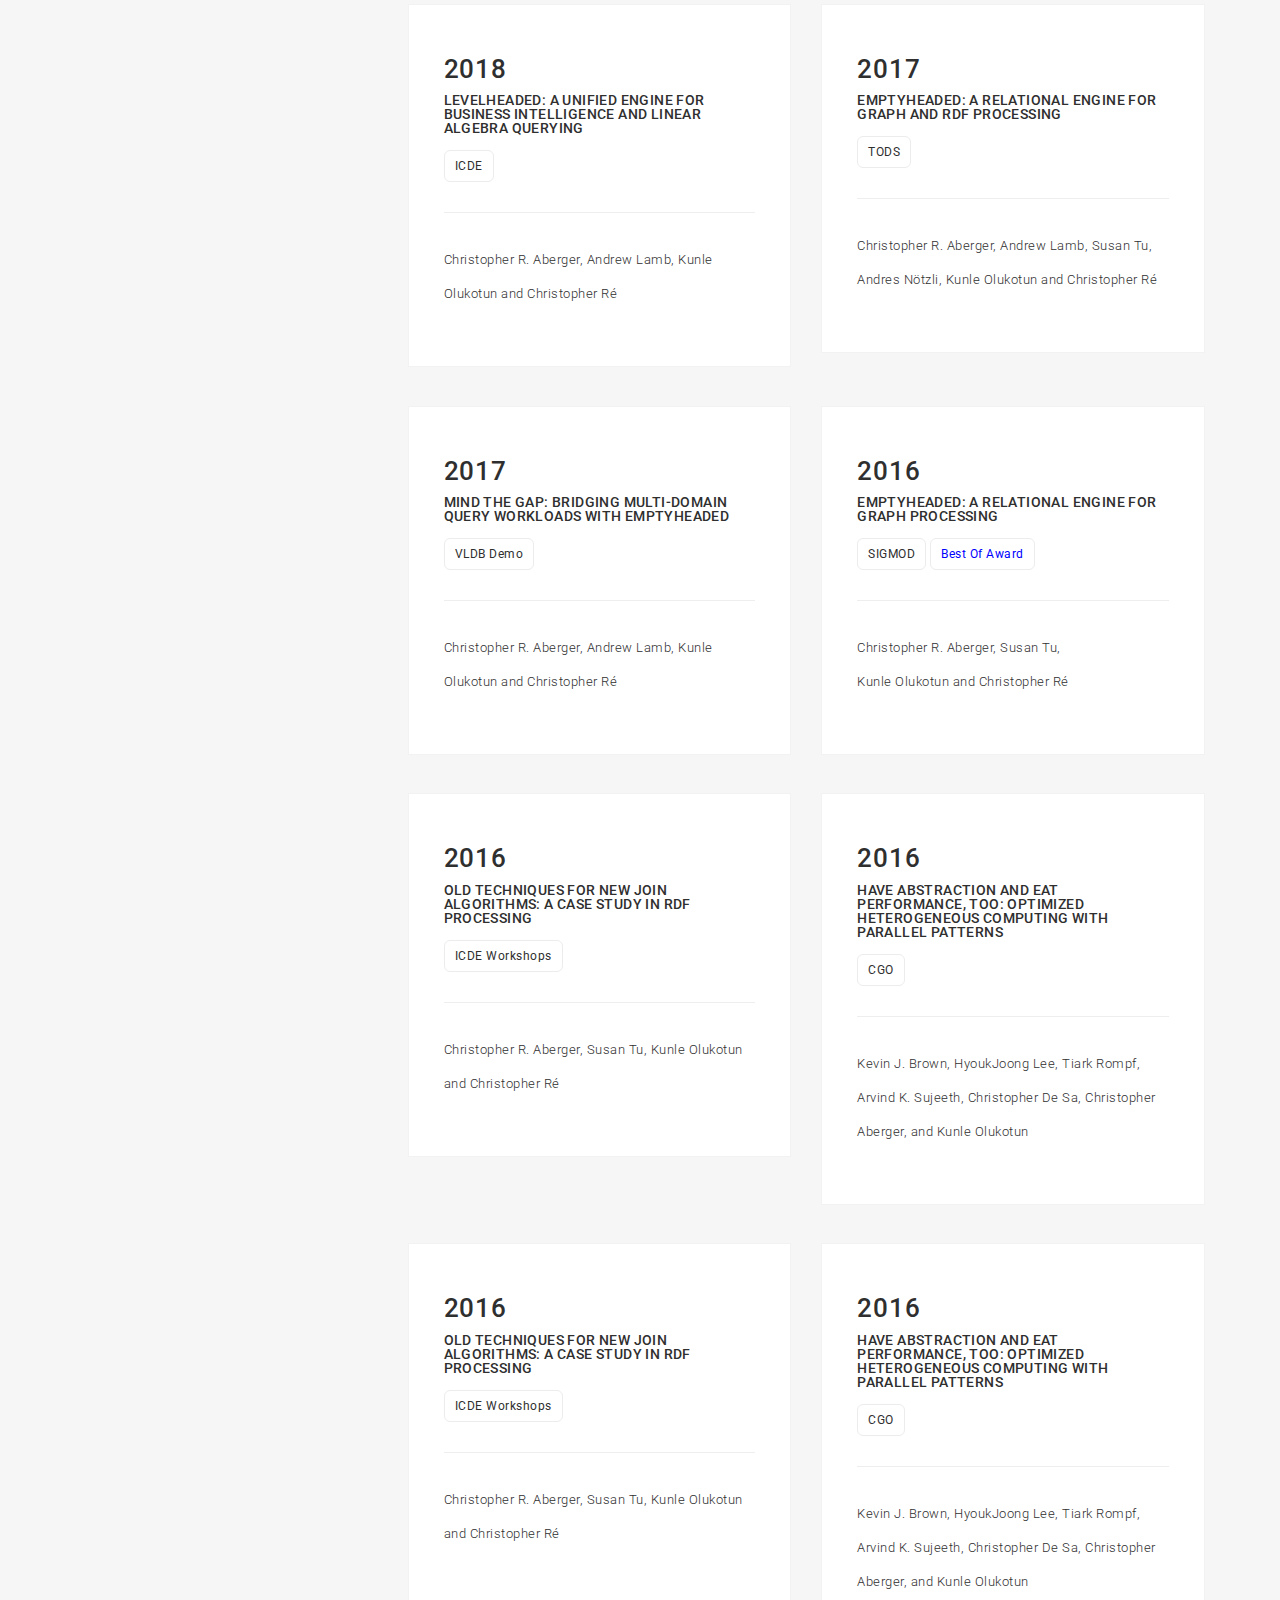
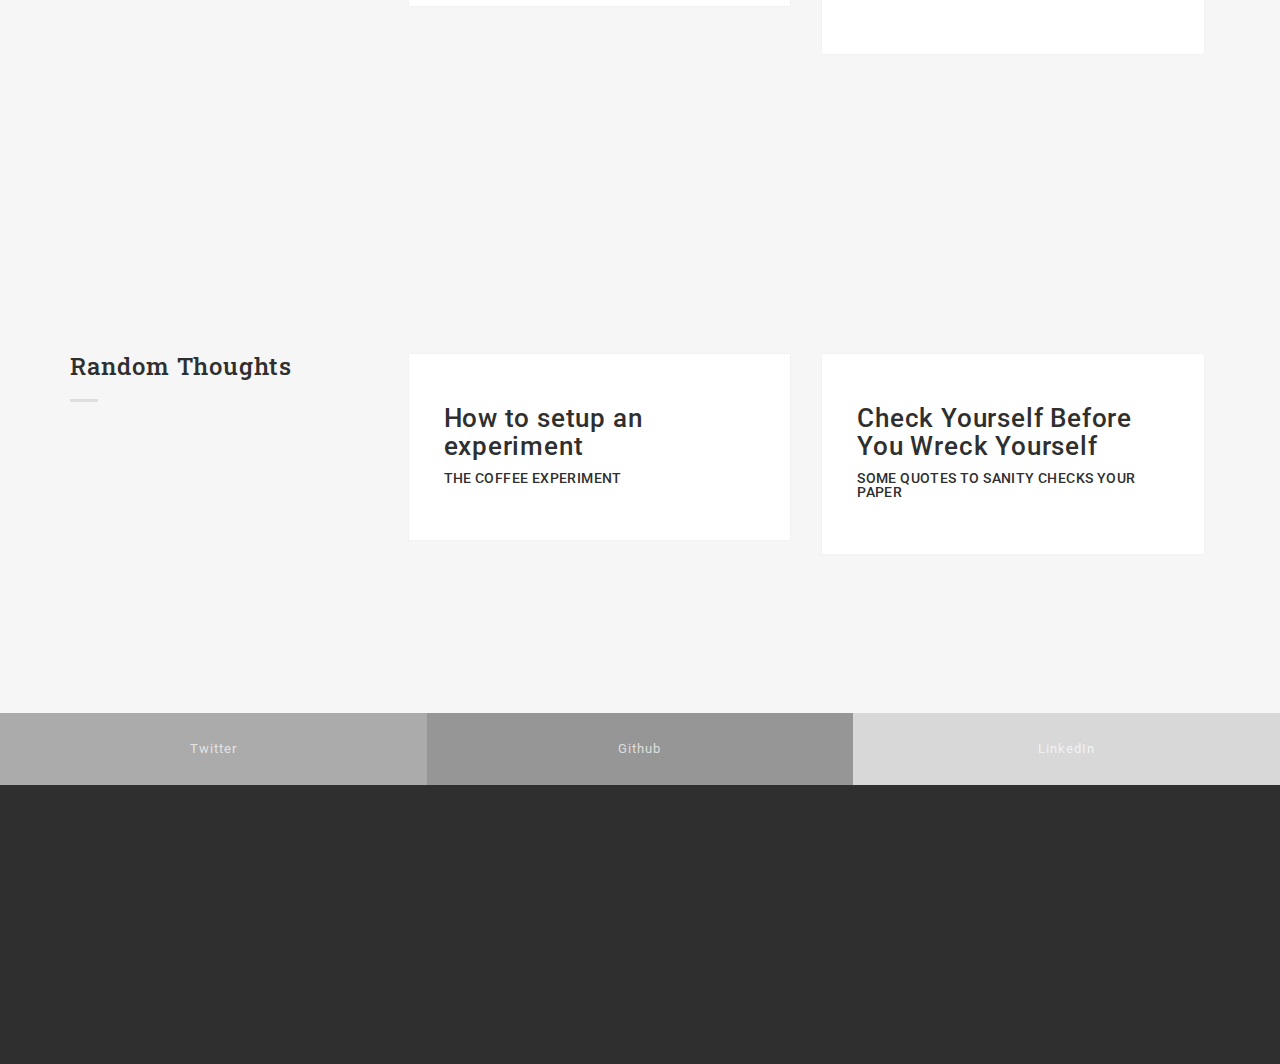
==== commit 56be441c: "Update index.html" ====
--- a/index.html
+++ b/index.html
@@ -91,8 +91,8 @@
                   <div class="wrap-about">
                     <div class="w-content">
                       <p class="head-about">
-		       <p></p>
-                       I am a director of software engineering at a stealth mode startup where I lead the machine learning team.
+                       <br></br><br></br>
+		       I am a director of software engineering at a stealth mode startup where I lead the machine learning team.
 		       My work focuses on efficient training algorithms for new and emerging hardware architectures. 
 		       I received my Ph.D. degree in Computer Science from Stanford University where I studied the intersection 
 		       of graph, database, and machine learning systems under the direction of 
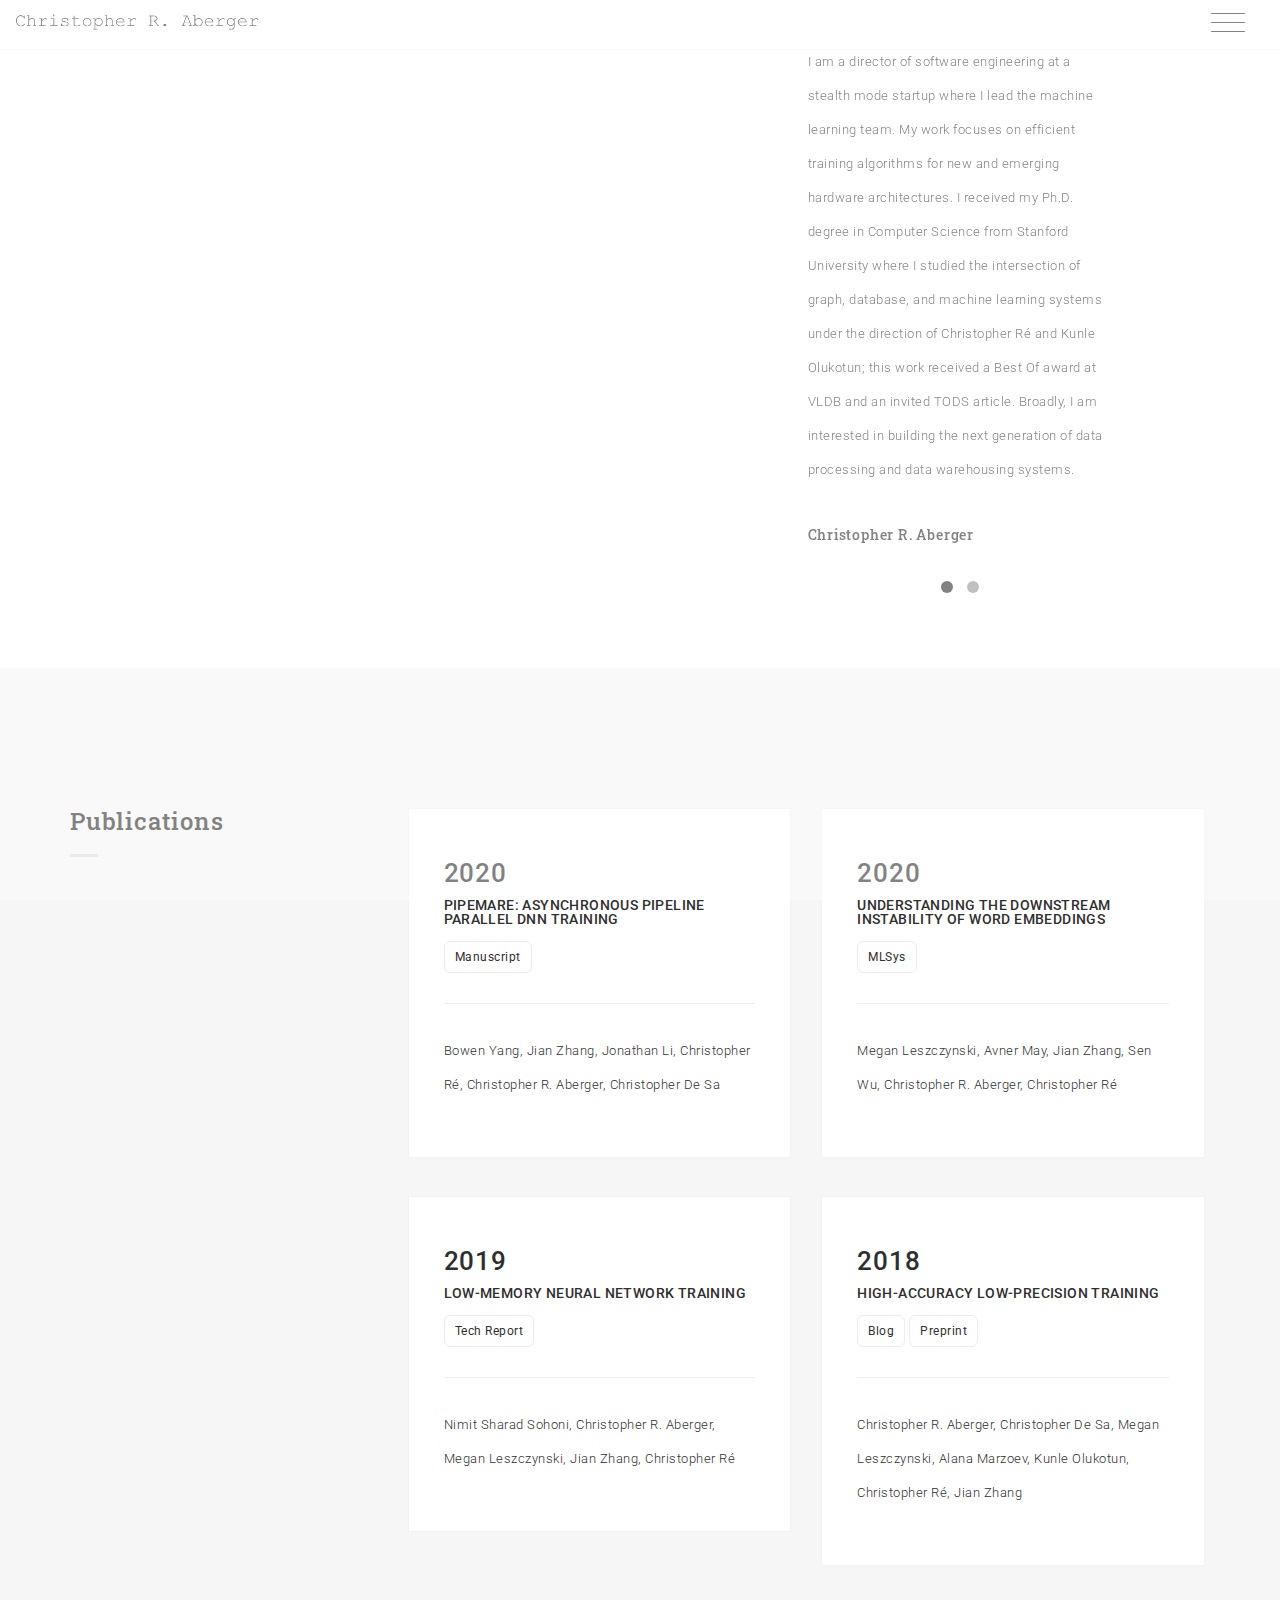
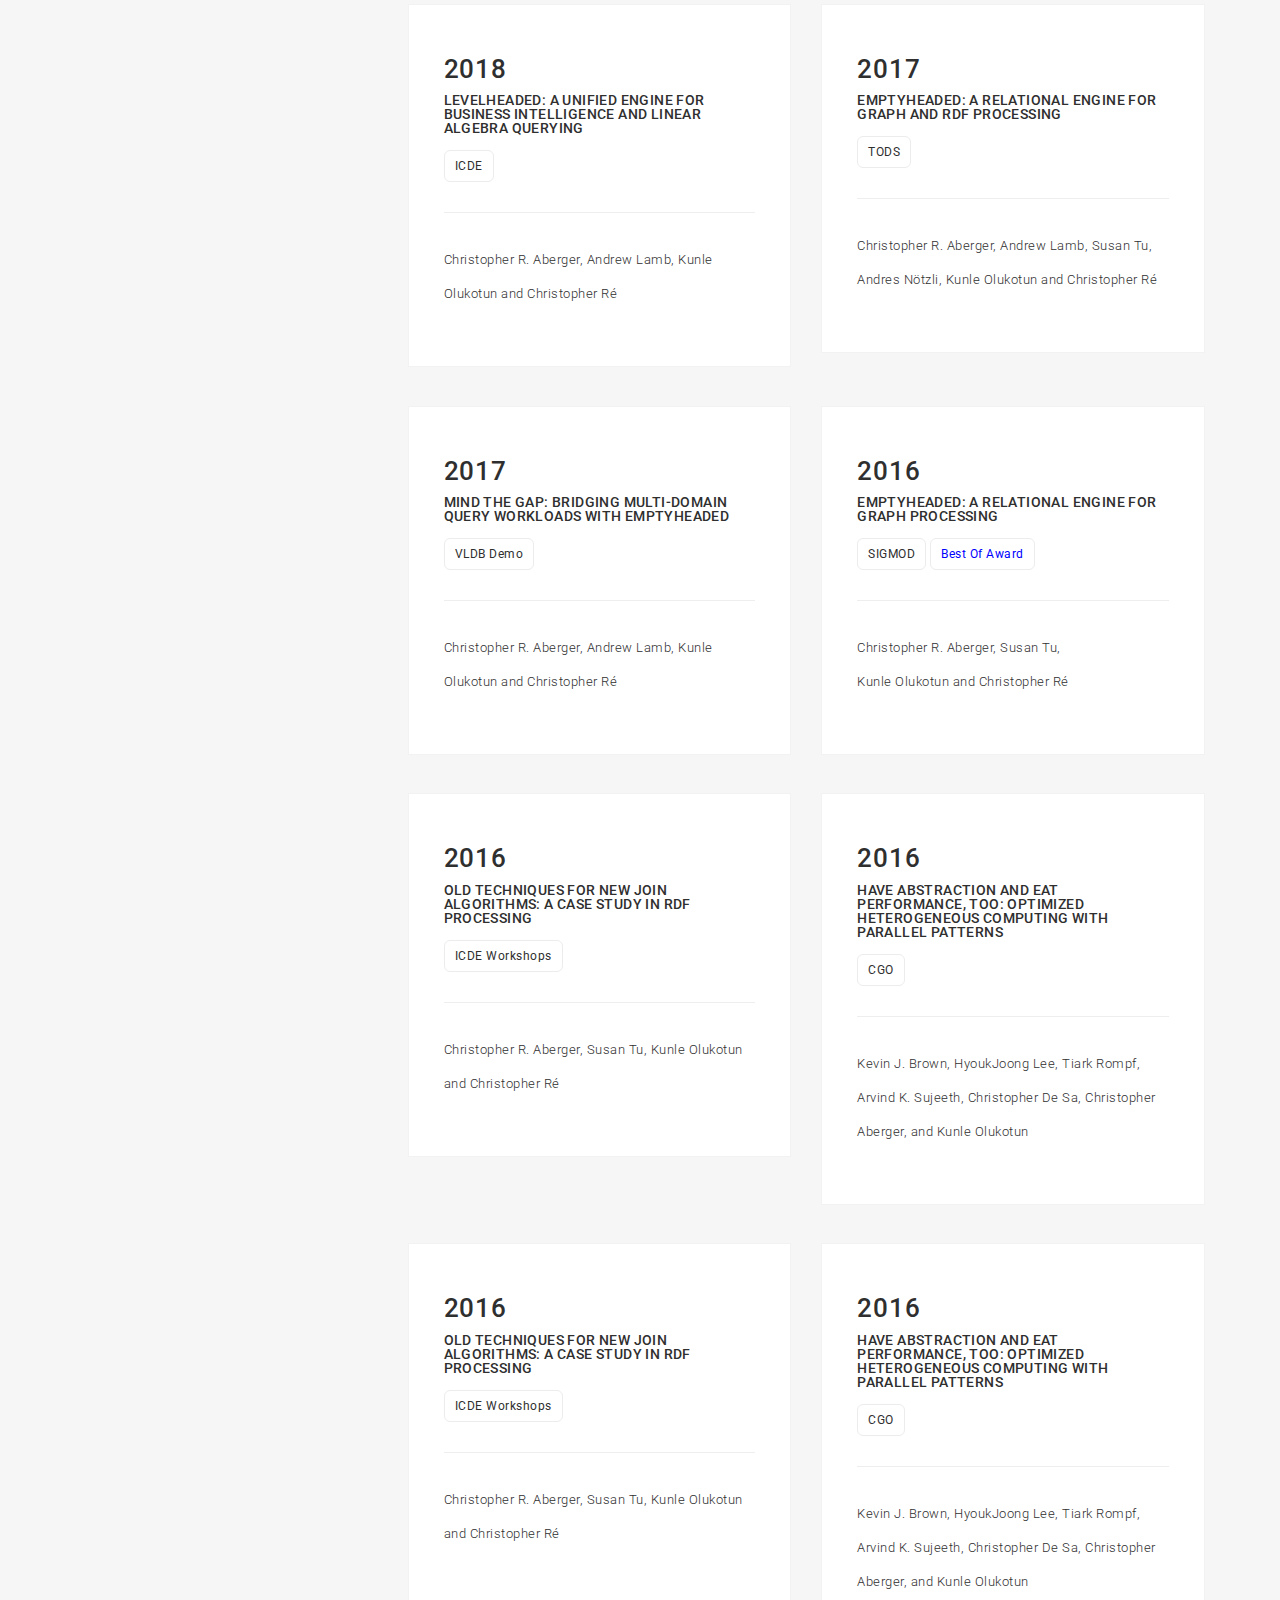
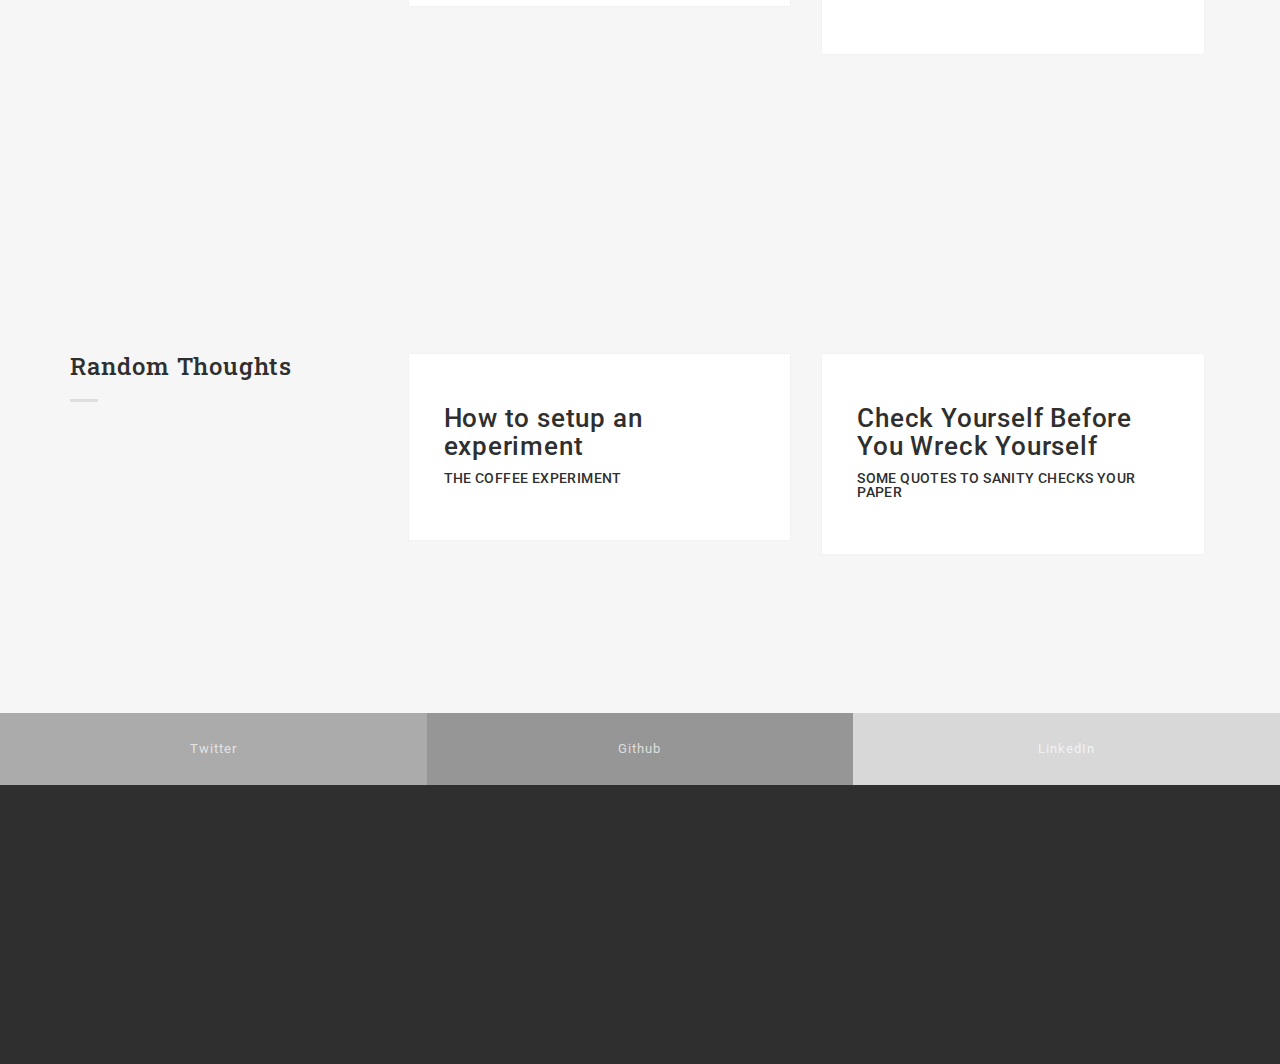
==== commit 4e64a324: "Update index.html" ====
--- a/index.html
+++ b/index.html
@@ -91,7 +91,6 @@
                   <div class="wrap-about">
                     <div class="w-content">
                       <p class="head-about">
-                       <br></br><br></br>
 		       I am a director of software engineering at a stealth mode startup where I lead the machine learning team.
 		       My work focuses on efficient training algorithms for new and emerging hardware architectures. 
 		       I received my Ph.D. degree in Computer Science from Stanford University where I studied the intersection 
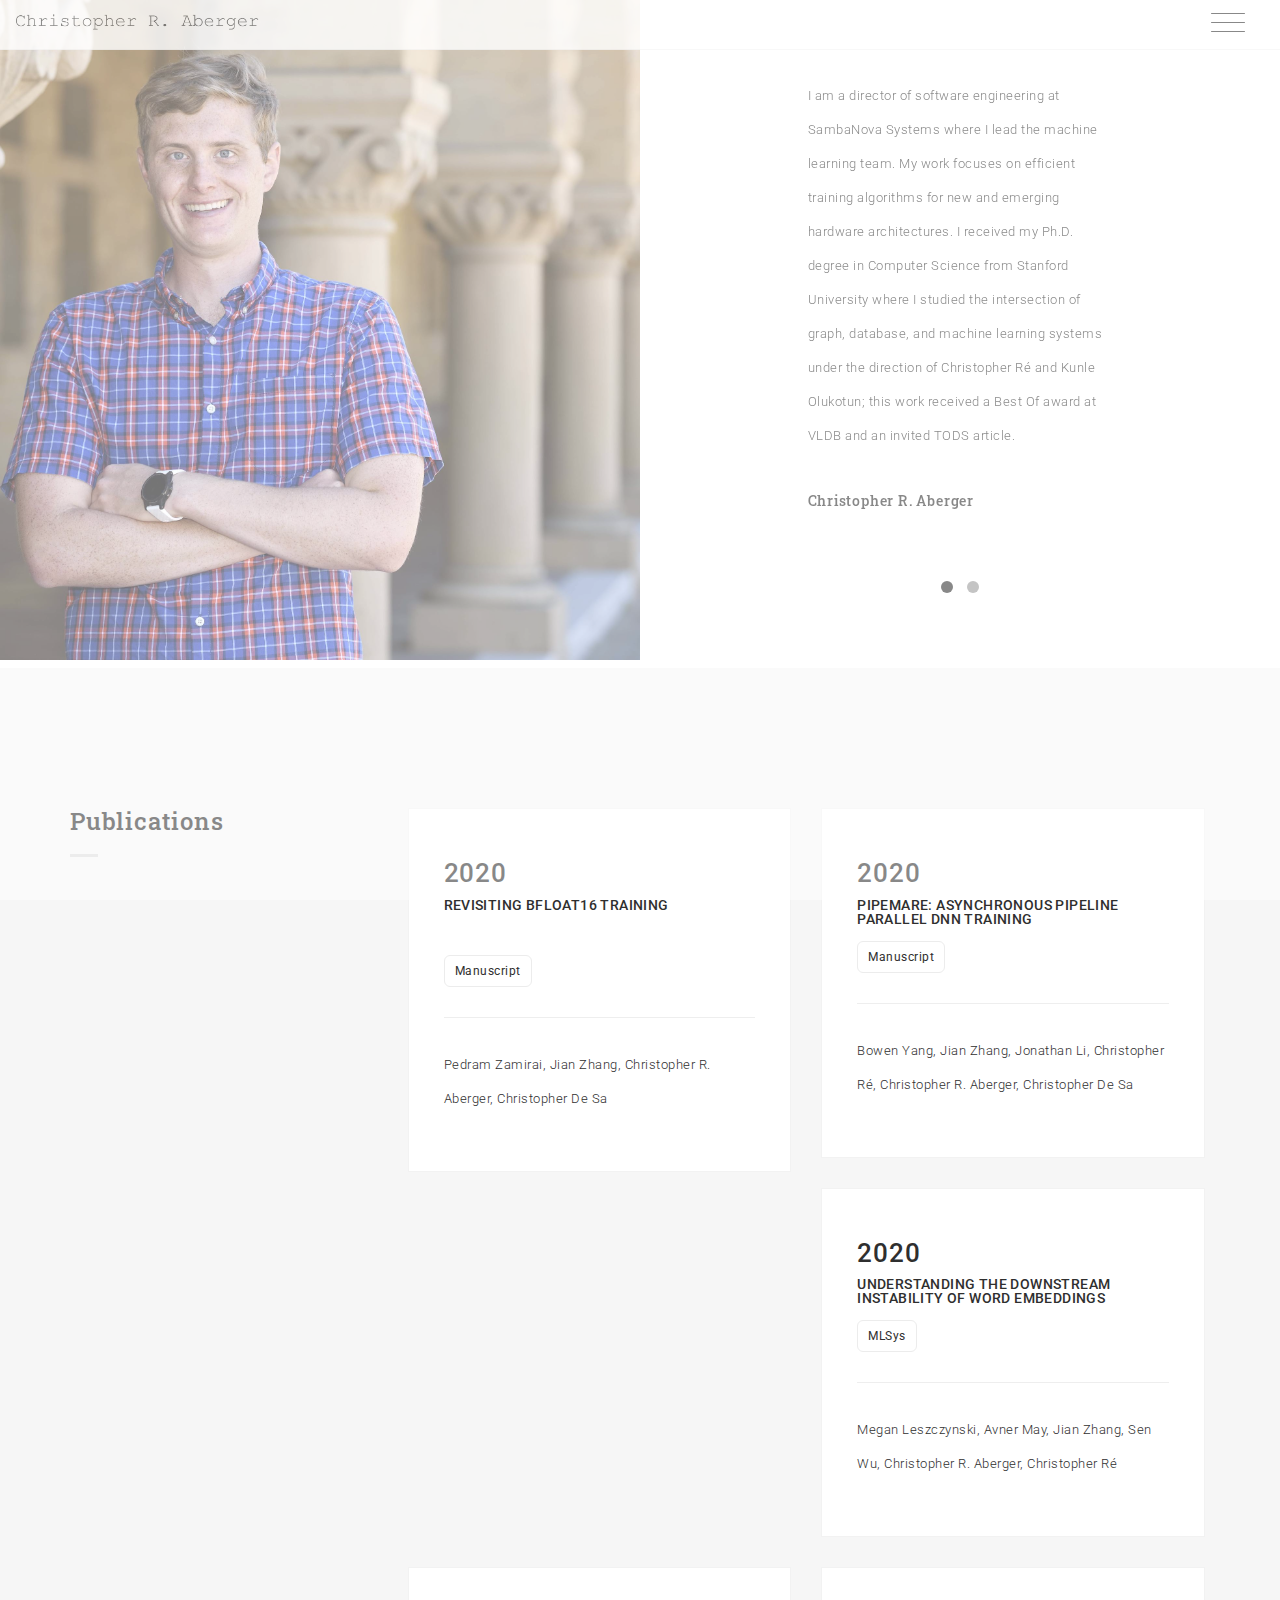
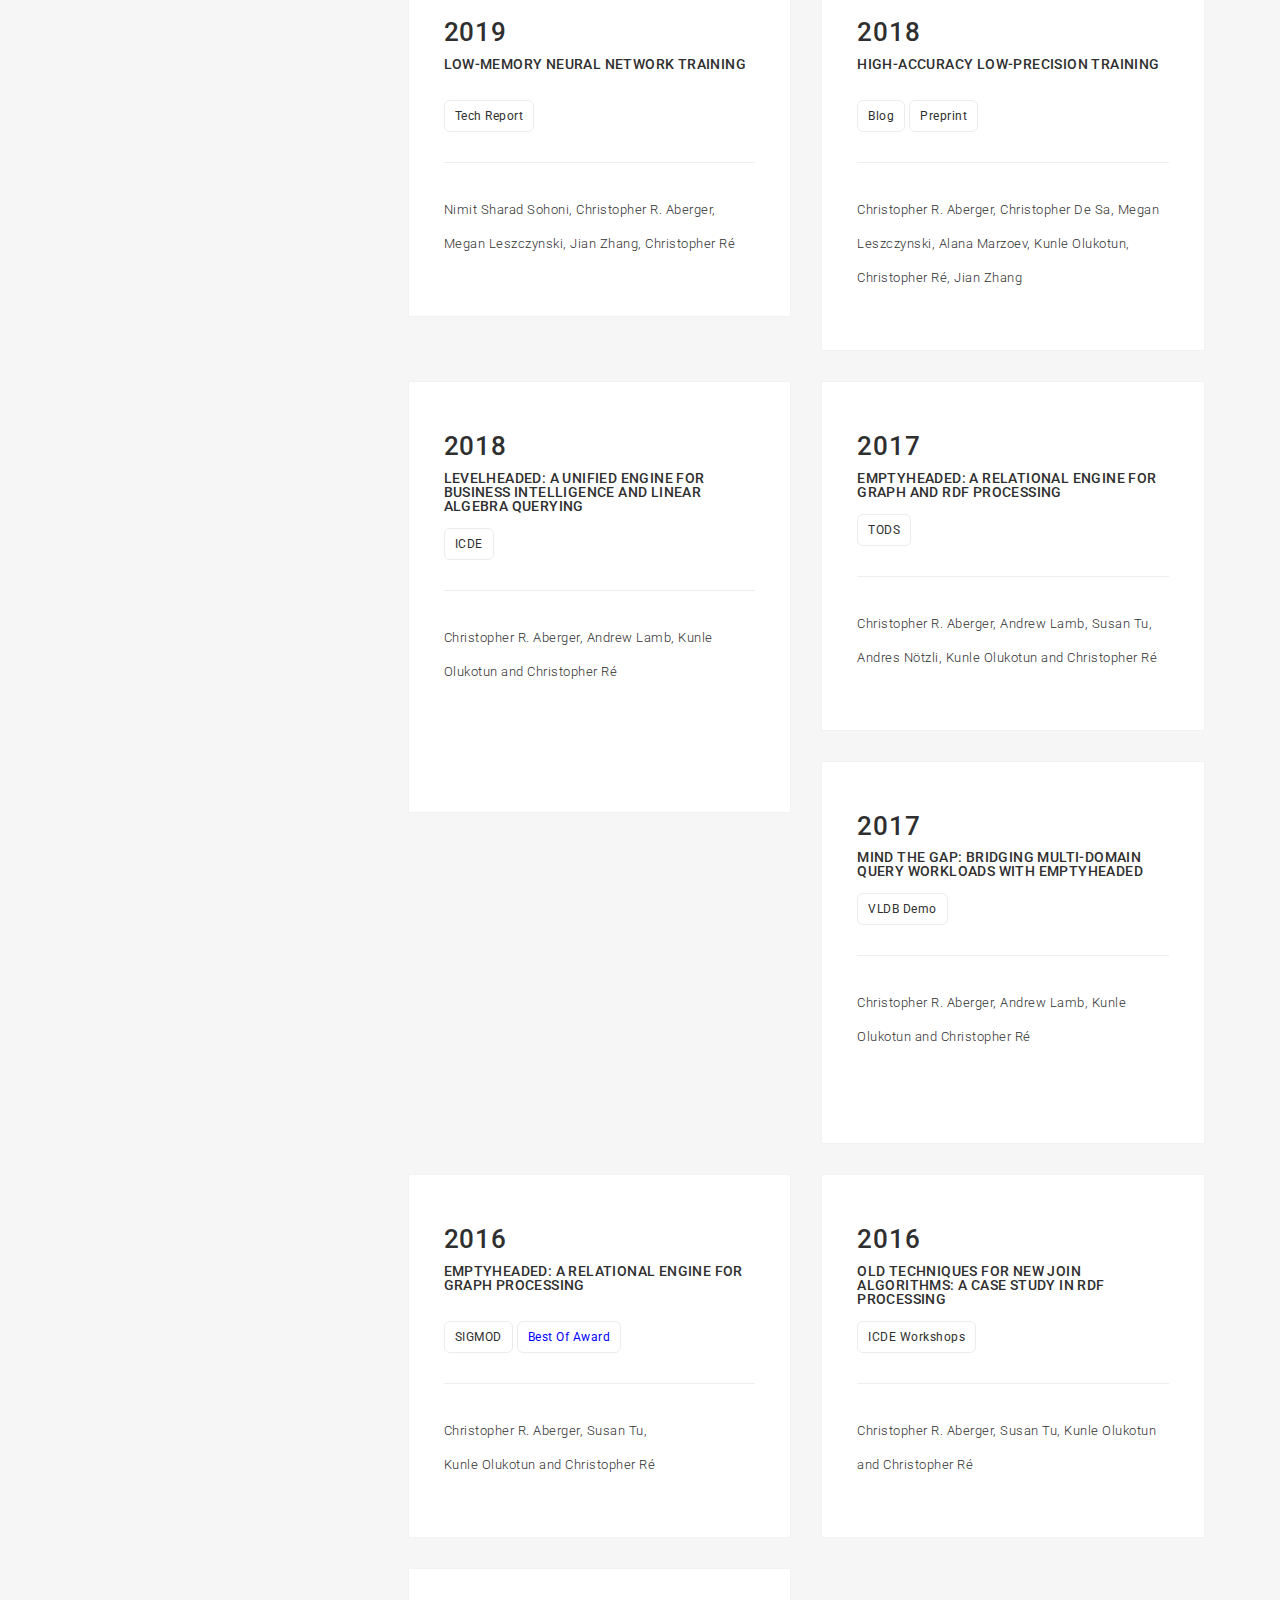
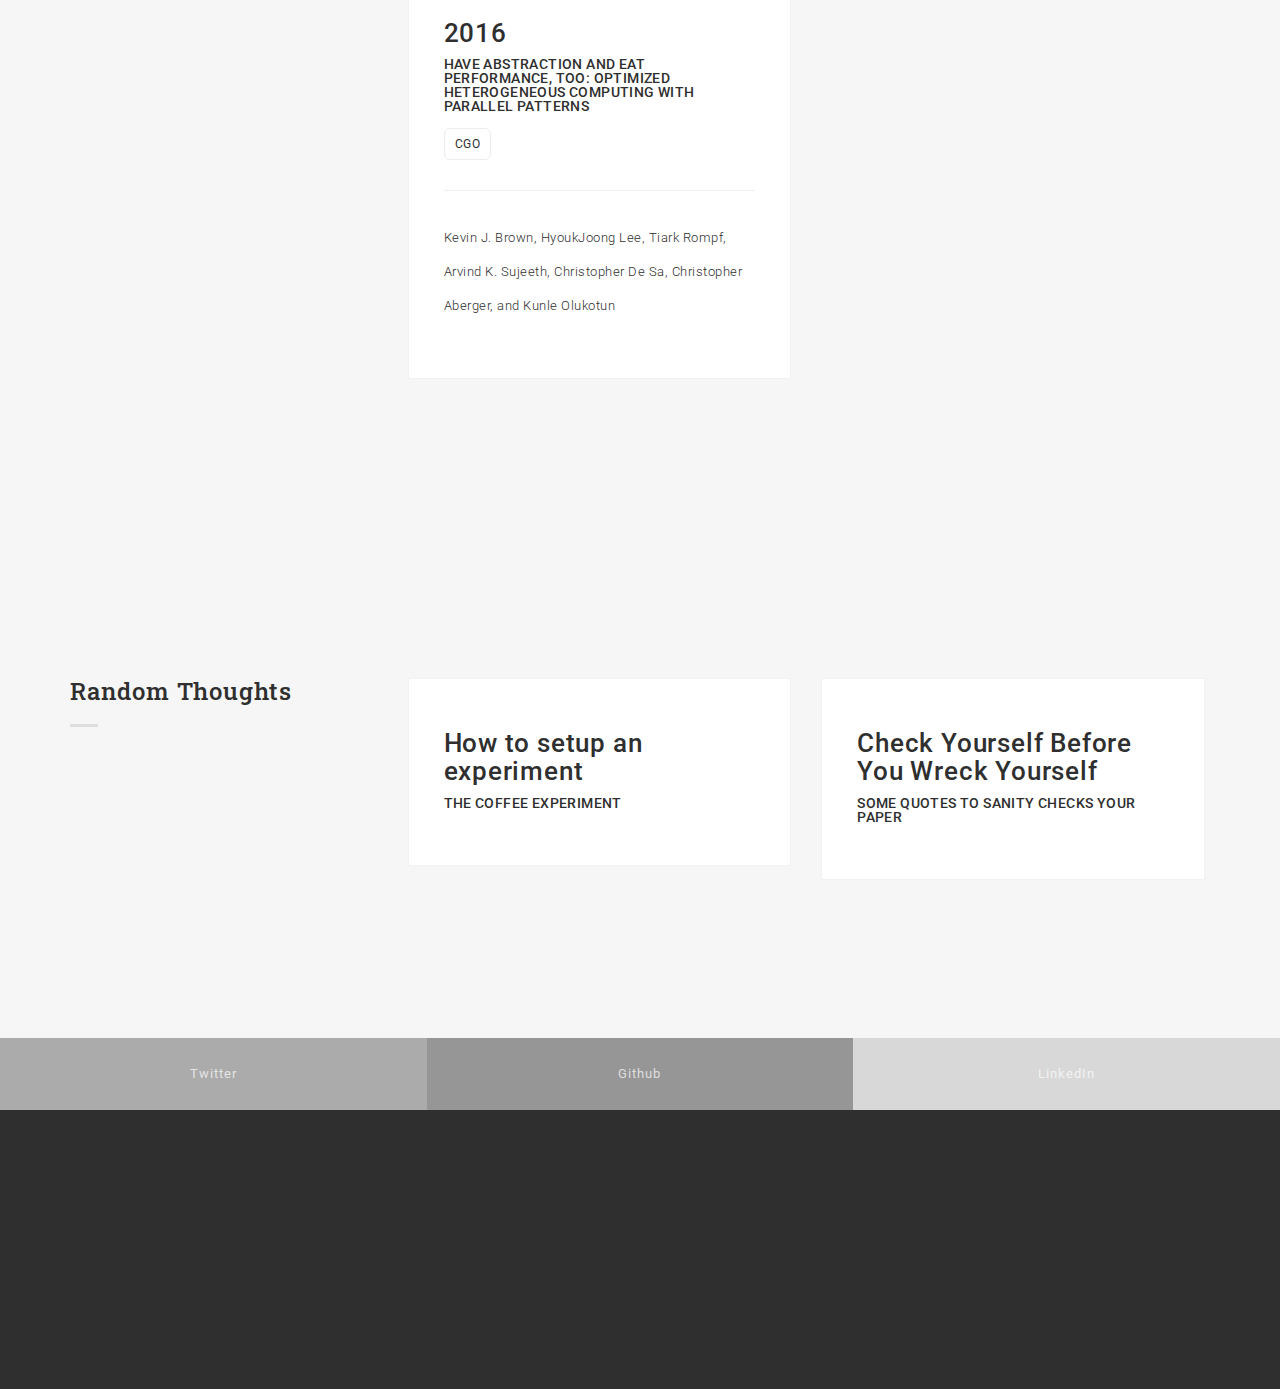
==== commit 7c2acb86: "Webpage updates." ====
--- a/index.html
+++ b/index.html
@@ -91,7 +91,7 @@
                   <div class="wrap-about">
                     <div class="w-content">
                       <p class="head-about">
-		       I am a director of software engineering at a stealth mode startup where I lead the machine learning team.
+		       I am a director of software engineering at SambaNova Systems where I lead the machine learning team.
 		       My work focuses on efficient training algorithms for new and emerging hardware architectures. 
 		       I received my Ph.D. degree in Computer Science from Stanford University where I studied the intersection 
 		       of graph, database, and machine learning systems under the direction of 
@@ -99,9 +99,7 @@
                         and 
                        <a href=http://arsenalfc.stanford.edu/kunle> Kunle Olukotun</a>; 
 		       this work received a Best Of award at VLDB 
-		       and an invited TODS article.
-                       Broadly, I am interested in building the next generation of data 
-                       processing and data warehousing systems.   
+		       and an invited TODS article.   
                       </p>
                       
                       <h5 class="name">
@@ -162,7 +160,33 @@
 
                 <div class="row">
 
-                  <ul class="listing-item">
+                <ul class="listing-item">
+                    <li>
+                      <div class="col-md-6 col-sm-6">
+                        <div class="wrap-card">
+                          <div class="card">
+                            <h2 class="year">
+                              <a href="https://arxiv.org/abs/2010.06192">2020</a>
+                            </h2>
+                            <p class="job">
+                              <a href="https://arxiv.org/abs/2010.06192">Revisiting BFloat16 Training</br></br></br></a>
+                            </p>
+                            <p class="company">
+                              <a href="https://arxiv.org/abs/2010.06192">Manuscript</a>
+                            </p>
+                            <hr>
+                            <div class="text-detail">
+                              <p>
+                              <a href="https://arxiv.org/abs/2010.06192">
+                                Pedram Zamirai, Jian Zhang, Christopher R. Aberger, Christopher De Sa
+                                </a>
+                              </p>
+                            </div>
+                          </div>
+                        </div>
+                      </div>
+                    </li>
+
                     <li>
                       <div class="col-md-6 col-sm-6">
                         <div class="wrap-card">
@@ -215,10 +239,6 @@
                       </div>
                     </li>
 
-                  </ul>
-
-                  <ul class="listing-item">
-
                     <li>
                       <div class="col-md-6 col-sm-6">
                         <div class="wrap-card">
@@ -227,7 +247,7 @@
                               <a href="https://arxiv.org/abs/1904.10631">2019</a>
                             </h2>
                             <p class="job">
-                              <a href="https://arxiv.org/abs/1904.10631">Low-Memory Neural Network Training</a>
+                              <a href="https://arxiv.org/abs/1904.10631">Low-Memory Neural Network Training</br></br></a>
                             </p>
                             <p class="company">
                               <a href="https://arxiv.org/abs/1904.10631">Tech Report</a>
@@ -253,7 +273,7 @@
                               <a href="https://dawn.cs.stanford.edu//pubs/halp-preprint2018.pdf">2018</a>
                             </h2>
                             <p class="job">
-                              <a href="https://dawn.cs.stanford.edu//pubs/halp-preprint2018.pdf">High-Accuracy Low-Precision Training</a>
+                              <a href="https://dawn.cs.stanford.edu//pubs/halp-preprint2018.pdf">High-Accuracy Low-Precision Training</br> </br></a>
                             </p>
                             <p class="company">
                               <a href="https://dawn.cs.stanford.edu//pubs/halp-preprint2018.pdf">Blog</a>
@@ -274,13 +294,6 @@
                       </div>
                     </li>
 
-                  
-                  </ul>
-
-
-                  <ul class="listing-item">
-
-
                     <li>
                       <div class="col-md-6 col-sm-6">
                         <div class="wrap-card">
@@ -298,7 +311,7 @@
                             <div class="text-detail">
                               <p>
                               <a href="levelheaded.pdf">
-              Christopher R. Aberger, Andrew Lamb, Kunle Olukotun and Christopher Ré  
+              Christopher R. Aberger, Andrew Lamb, Kunle Olukotun and Christopher Ré  </br></br> </br>
                                 </a>
                               </p>
                             </div>
@@ -333,10 +346,6 @@
                       </div>
                     </li>
 
-
-                  </ul>
-                  <ul class="listing-item">
-
                     <li>
                       <div class="col-md-6 col-sm-6">
                         <div class="wrap-card">
@@ -354,7 +363,7 @@
                             <div class="text-detail">
                               <p>
                               <a href="http://www.vldb.org/pvldb/vol10/p1849-aberger.pdf">
-              Christopher R. Aberger, Andrew Lamb, Kunle Olukotun and Christopher Ré  
+              Christopher R. Aberger, Andrew Lamb, Kunle Olukotun and Christopher Ré  </br> </br>
                                 </a>
                               </p>
                             </div>
@@ -371,7 +380,7 @@
                               <a href="https://arxiv.org/abs/1503.02368">2016</a>
                             </h2>
                             <p class="job">
-                              <a href="https://arxiv.org/abs/1503.02368">EmptyHeaded: A Relational Engine for Graph Processing</a>
+                              <a href="https://arxiv.org/abs/1503.02368">EmptyHeaded: A Relational Engine for Graph Processing</br> </br></a>
                             </p>
                             <p class="company">
                               <a href="https://arxiv.org/abs/1503.02368">SIGMOD</a>
@@ -395,12 +404,6 @@
                       </div>
                     </li>
 
-
-
-
-                  </ul>
-                  <ul class="listing-item">
-
                    <li>
                       <div class="col-md-6 col-sm-6">
                         <div class="wrap-card">
@@ -455,66 +458,7 @@
                     </li>
 
 
-                  </ul>
-                  <ul class="listing-item">
-
-	          <li>
-                      <div class="col-md-6 col-sm-6">
-                        <div class="wrap-card">
-                          <div class="card">
-                            <h2 class="year">
-                              <a href="https://arxiv.org/abs/1602.03557">2016</a>
-                            </h2>
-                            <p class="job">
-                              <a href="https://arxiv.org/abs/1602.03557">Old Techniques for New Join Algorithms: A Case Study in RDF Processing</a>
-                            </p>
-                            <p class="company">
-                              <a href="https://arxiv.org/abs/1602.03557">ICDE Workshops</a>
-                            </p>
-                            <hr>
-                            <div class="text-detail">
-                              <p>
-                              <a href="https://arxiv.org/abs/1602.03557">
-              Christopher R. Aberger, Susan Tu, Kunle Olukotun and Christopher Ré  
-                                </a>
-                              </p>
-                            </div>
-                          </div>
-                        </div>
-                      </div>
-                    </li>
-
-			  
-                    <li>
-                      <div class="col-md-6 col-sm-6">
-                        <div class="wrap-card">
-                          <div class="card">
-                            <h2 class="year">
-                              <a href="https://ppl.stanford.edu/papers/cgo16-brown.pdf">2016</a>
-                            </h2>
-                            <p class="job">
-                              <a href="https://ppl.stanford.edu/papers/cgo16-brown.pdf">Have Abstraction and Eat Performance, Too: Optimized Heterogeneous Computing with Parallel Patterns</a>
-                            </p>
-                            <p class="company">
-                              <a href="https://ppl.stanford.edu/papers/cgo16-brown.pdf">CGO</a>
-                            </p>
-                            <hr>
-                            <div class="text-detail">
-                              <p>
-                              <a href="https://ppl.stanford.edu/papers/cgo16-brown.pdf">
-                                Kevin J. Brown, HyoukJoong Lee, Tiark Rompf, Arvind K. Sujeeth, Christopher De Sa, Christopher Aberger, and Kunle Olukotun 
-                                </a>
-                              </p>
-                            </div>
-                          </div>
-                        </div>
-                      </div>
-                    </li>
-
-                  </ul>
-
-
-
+                 </ul>
 
                 </div>
               </div>
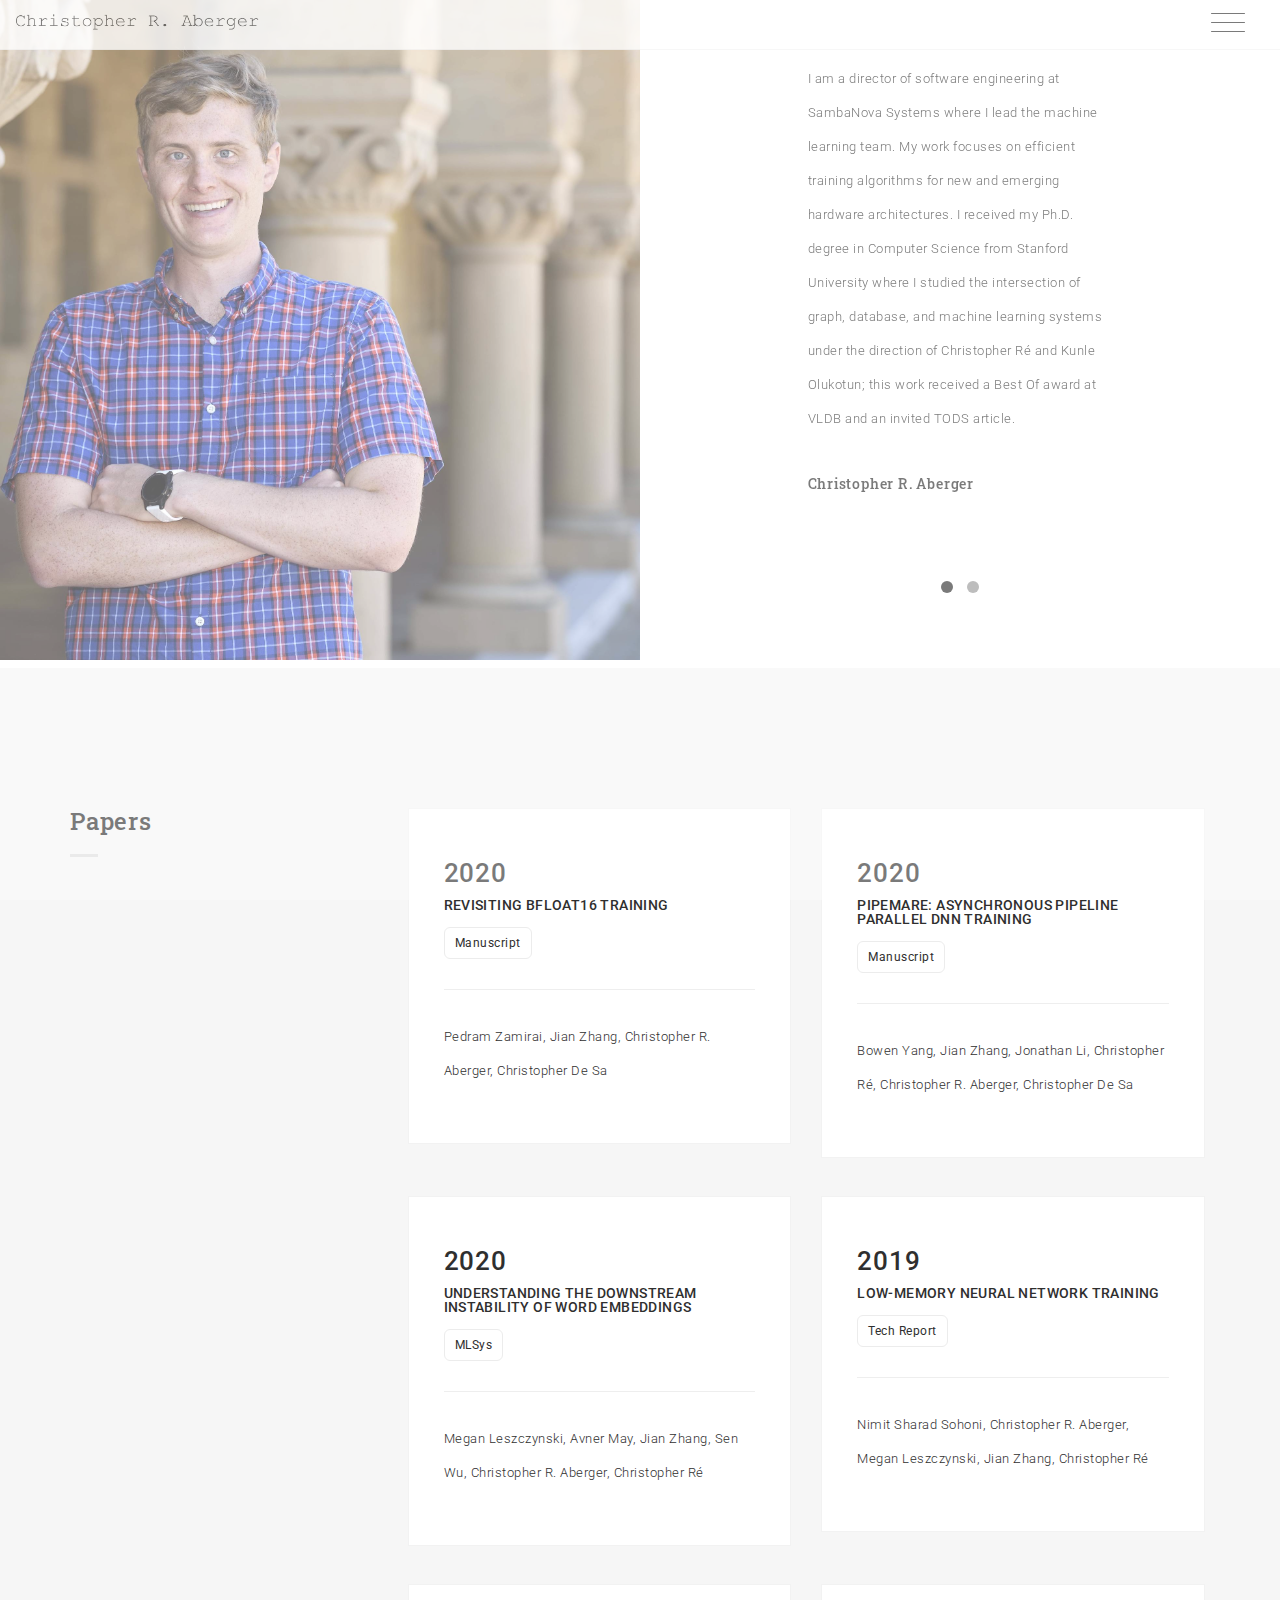
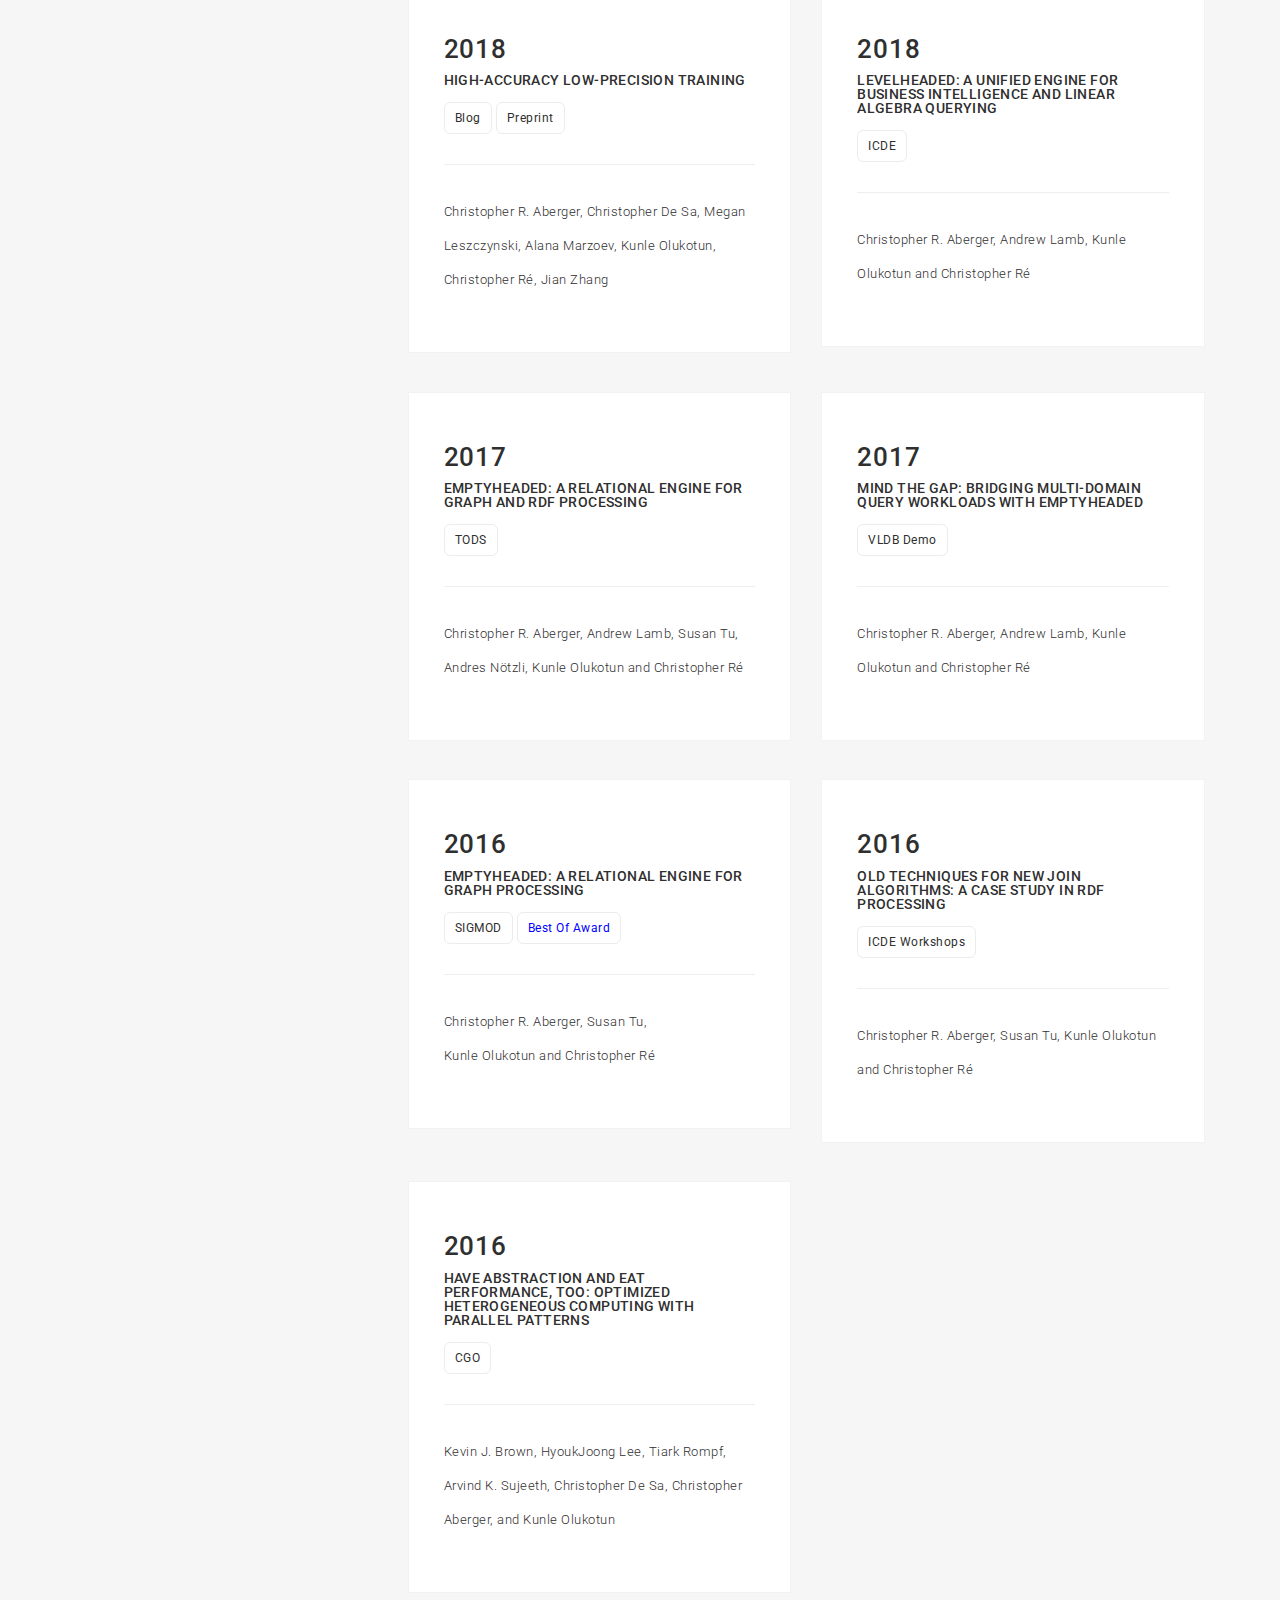
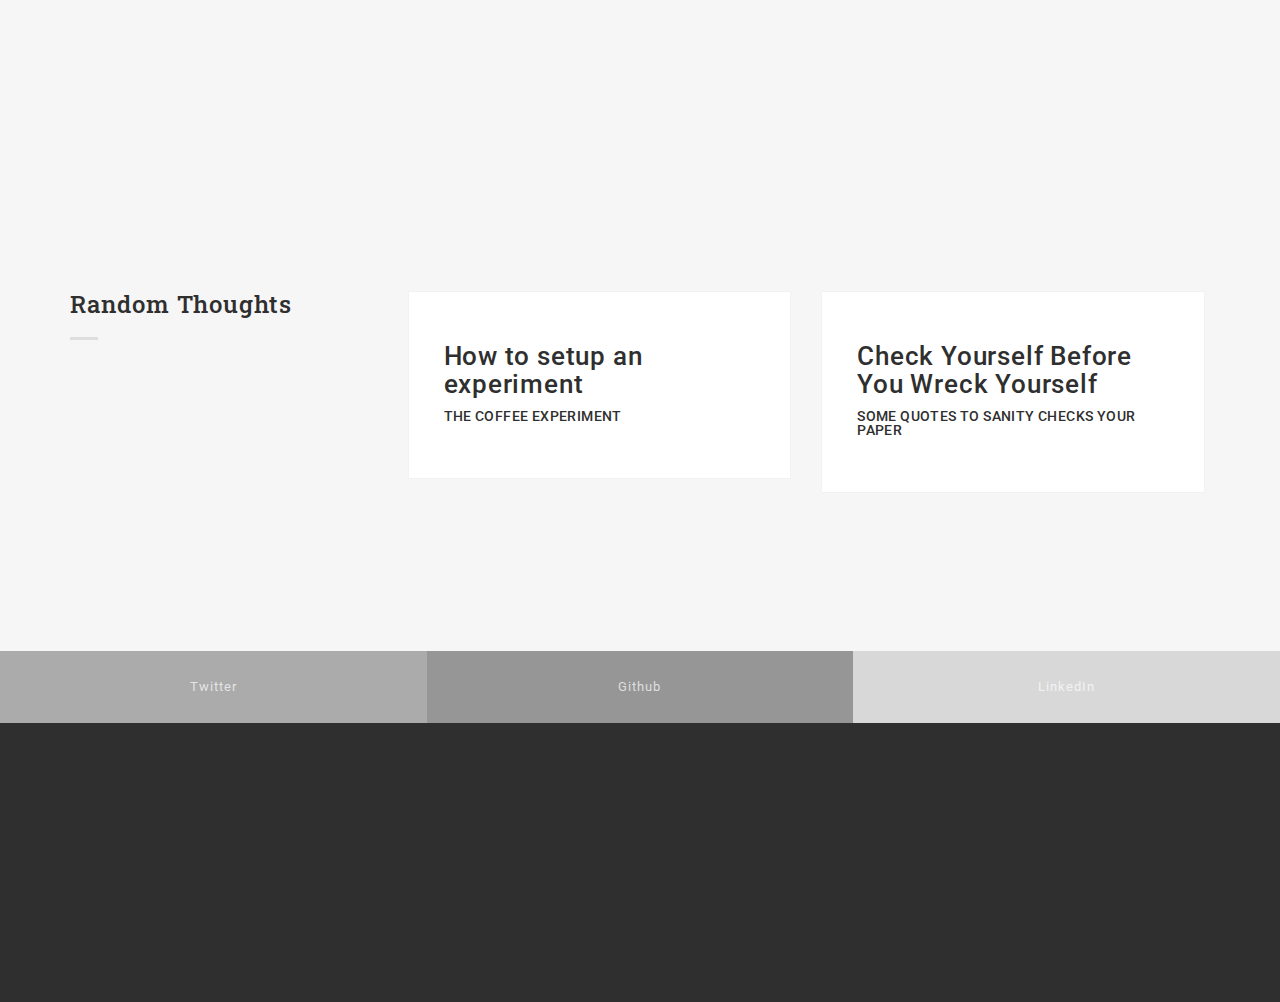
==== commit 90a67cfe: "Try again." ====
--- a/index.html
+++ b/index.html
@@ -50,8 +50,8 @@
             <a data-scroll="" href="#about">
               <span>About</span>
             </a>
-            <a data-scroll="" href="#publications">
-              <span>Publications</span>
+            <a data-scroll="" href="#papers">
+              <span>Papers</span>
             </a>
             <a data-scroll="" href="#randomthoughts">
               <span>Random Thoughts</span>
@@ -104,6 +104,7 @@
                       
                       <h5 class="name">
                         Christopher R. Aberger
+                        </br></br>
                       </h5>
                     </div>
                   </div>
@@ -147,12 +148,12 @@
         <!--/.ABOUT END-->
 
         <!--EDUCATION-->
-        <section class="grey-bg" id="publications">
+        <section class="grey-bg" id="papers">
           <div class="container">
             <div class="row">
               <div class="col-md-3">
                 <h3 class="title-small">
-                  <span>Publications</span>
+                  <span>Papers</span>
                 </h3>
               </div>
               <div class="col-md-9 content-right">
@@ -169,7 +170,7 @@
                               <a href="https://arxiv.org/abs/2010.06192">2020</a>
                             </h2>
                             <p class="job">
-                              <a href="https://arxiv.org/abs/2010.06192">Revisiting BFloat16 Training</br></br></br></a>
+                              <a href="https://arxiv.org/abs/2010.06192">Revisiting BFloat16 Training</a>
                             </p>
                             <p class="company">
                               <a href="https://arxiv.org/abs/2010.06192">Manuscript</a>
@@ -213,6 +214,9 @@
                       </div>
                     </li>
 
+                </ul>
+                <ul class="listing-item">
+
                     <li>
                       <div class="col-md-6 col-sm-6">
                         <div class="wrap-card">
@@ -247,7 +251,7 @@
                               <a href="https://arxiv.org/abs/1904.10631">2019</a>
                             </h2>
                             <p class="job">
-                              <a href="https://arxiv.org/abs/1904.10631">Low-Memory Neural Network Training</br></br></a>
+                              <a href="https://arxiv.org/abs/1904.10631">Low-Memory Neural Network Training</a>
                             </p>
                             <p class="company">
                               <a href="https://arxiv.org/abs/1904.10631">Tech Report</a>
@@ -265,6 +269,10 @@
                       </div>
                     </li>
 
+
+                </ul>
+                <ul class="listing-item">
+
                     <li>
                       <div class="col-md-6 col-sm-6">
                         <div class="wrap-card">
@@ -273,7 +281,7 @@
                               <a href="https://dawn.cs.stanford.edu//pubs/halp-preprint2018.pdf">2018</a>
                             </h2>
                             <p class="job">
-                              <a href="https://dawn.cs.stanford.edu//pubs/halp-preprint2018.pdf">High-Accuracy Low-Precision Training</br> </br></a>
+                              <a href="https://dawn.cs.stanford.edu//pubs/halp-preprint2018.pdf">High-Accuracy Low-Precision Training</a>
                             </p>
                             <p class="company">
                               <a href="https://dawn.cs.stanford.edu//pubs/halp-preprint2018.pdf">Blog</a>
@@ -311,14 +319,18 @@
                             <div class="text-detail">
                               <p>
                               <a href="levelheaded.pdf">
-              Christopher R. Aberger, Andrew Lamb, Kunle Olukotun and Christopher Ré  </br></br> </br>
-                                </a>
-                              </p>
-                            </div>
-                          </div>
-                        </div>
-                      </div>
-                    </li>
+                                Christopher R. Aberger, Andrew Lamb, Kunle Olukotun and Christopher Ré
+                                </a>
+                              </p>
+                            </div>
+                          </div>
+                        </div>
+                      </div>
+                    </li>
+
+
+                </ul>
+                <ul class="listing-item">
 
                     <li>
                       <div class="col-md-6 col-sm-6">
@@ -363,14 +375,18 @@
                             <div class="text-detail">
                               <p>
                               <a href="http://www.vldb.org/pvldb/vol10/p1849-aberger.pdf">
-              Christopher R. Aberger, Andrew Lamb, Kunle Olukotun and Christopher Ré  </br> </br>
-                                </a>
-                              </p>
-                            </div>
-                          </div>
-                        </div>
-                      </div>
-                    </li>
+                                Christopher R. Aberger, Andrew Lamb, Kunle Olukotun and Christopher Ré
+                                </a>
+                              </p>
+                            </div>
+                          </div>
+                        </div>
+                      </div>
+                    </li>
+
+
+                </ul>
+                <ul class="listing-item">
 
                     <li>
                       <div class="col-md-6 col-sm-6">
@@ -380,7 +396,7 @@
                               <a href="https://arxiv.org/abs/1503.02368">2016</a>
                             </h2>
                             <p class="job">
-                              <a href="https://arxiv.org/abs/1503.02368">EmptyHeaded: A Relational Engine for Graph Processing</br> </br></a>
+                              <a href="https://arxiv.org/abs/1503.02368">EmptyHeaded: A Relational Engine for Graph Processing</a>
                             </p>
                             <p class="company">
                               <a href="https://arxiv.org/abs/1503.02368">SIGMOD</a>
@@ -430,6 +446,9 @@
                       </div>
                     </li>
 
+                </ul>
+                <ul class="listing-item">
+
 
                     <li>
                       <div class="col-md-6 col-sm-6">
@@ -465,7 +484,7 @@
             </div>
           </div>
         </section>
-        <!--/.PUBLICATIONS END-->
+        <!--/.PAPERS END-->
 
 
 
--- a/css/style.css
+++ b/css/style.css
@@ -970,7 +970,7 @@
   font-weight: 300;
 }
 .wrap-about .name {
-  margin: 40px 0 20px 0;
+  margin: 40px 0 40px 0;
   font-size: 14px;
 }
 /*---------- g. contact -----------*/
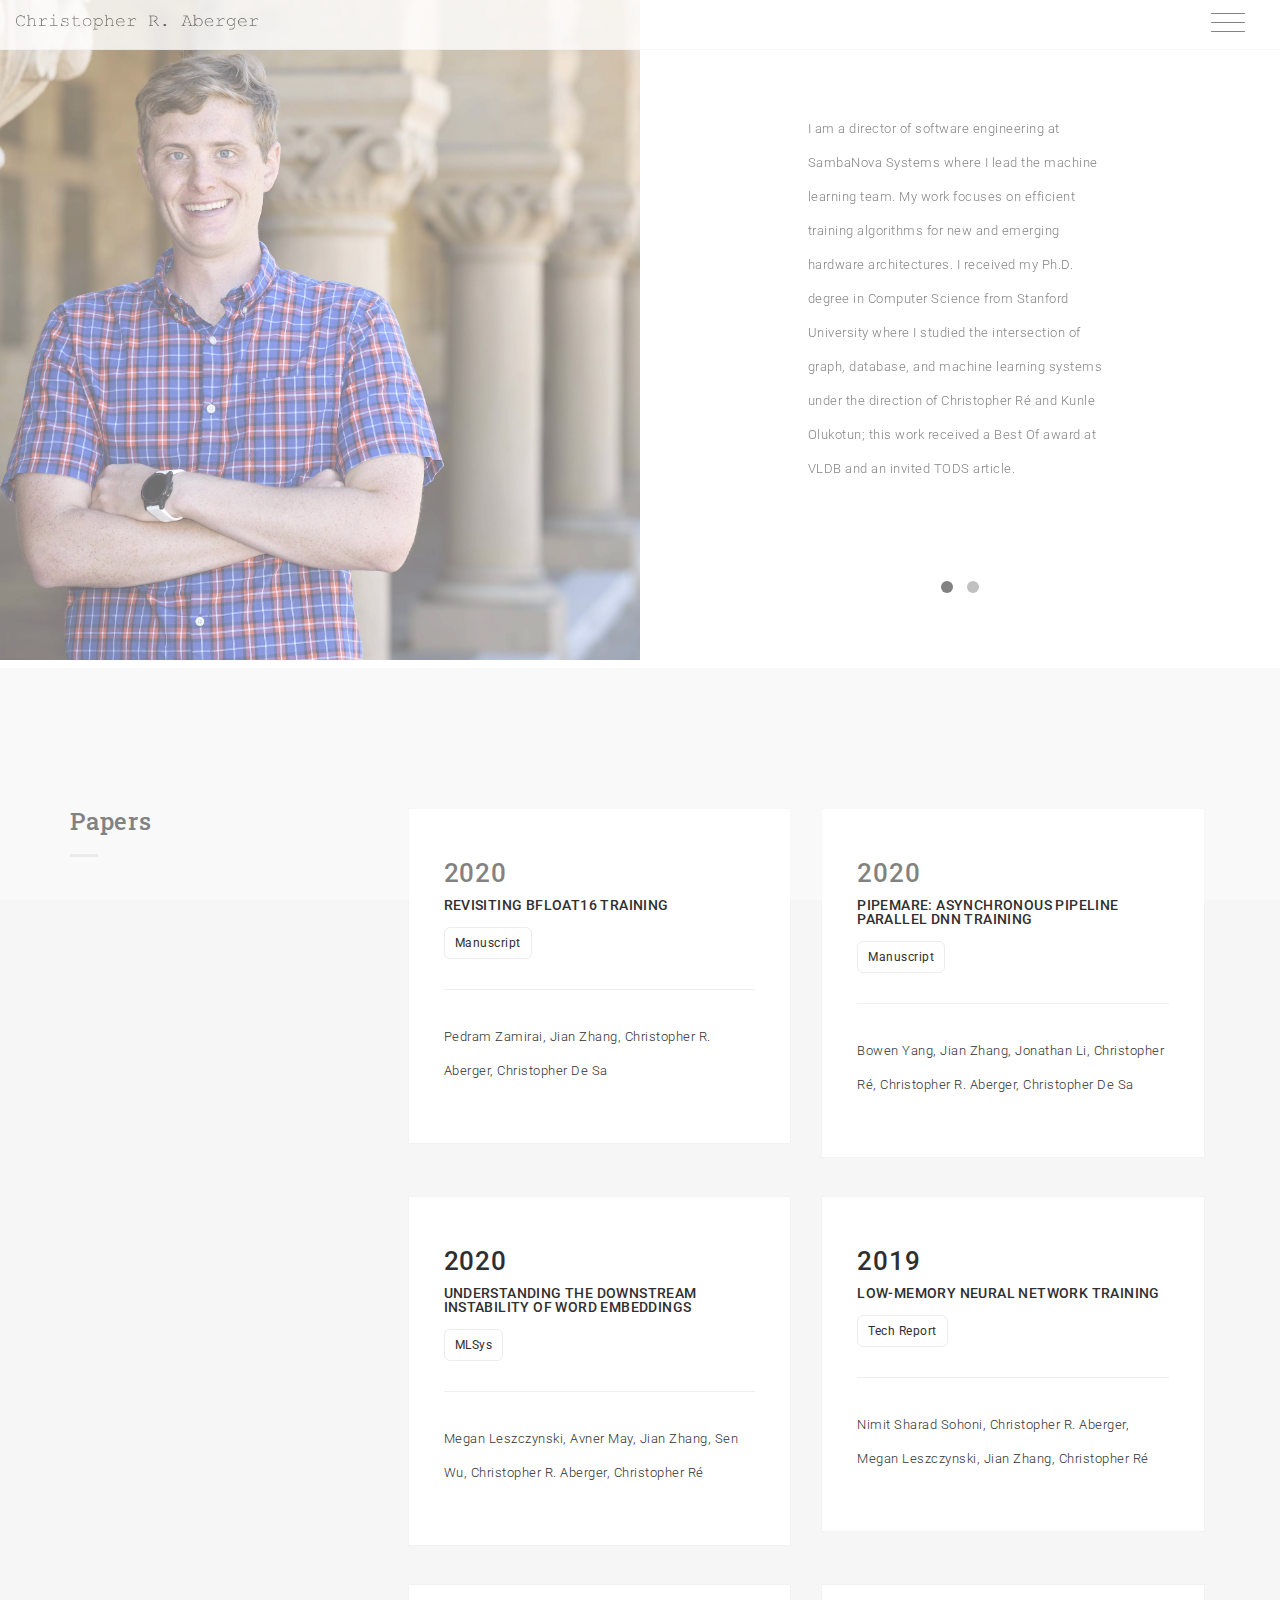
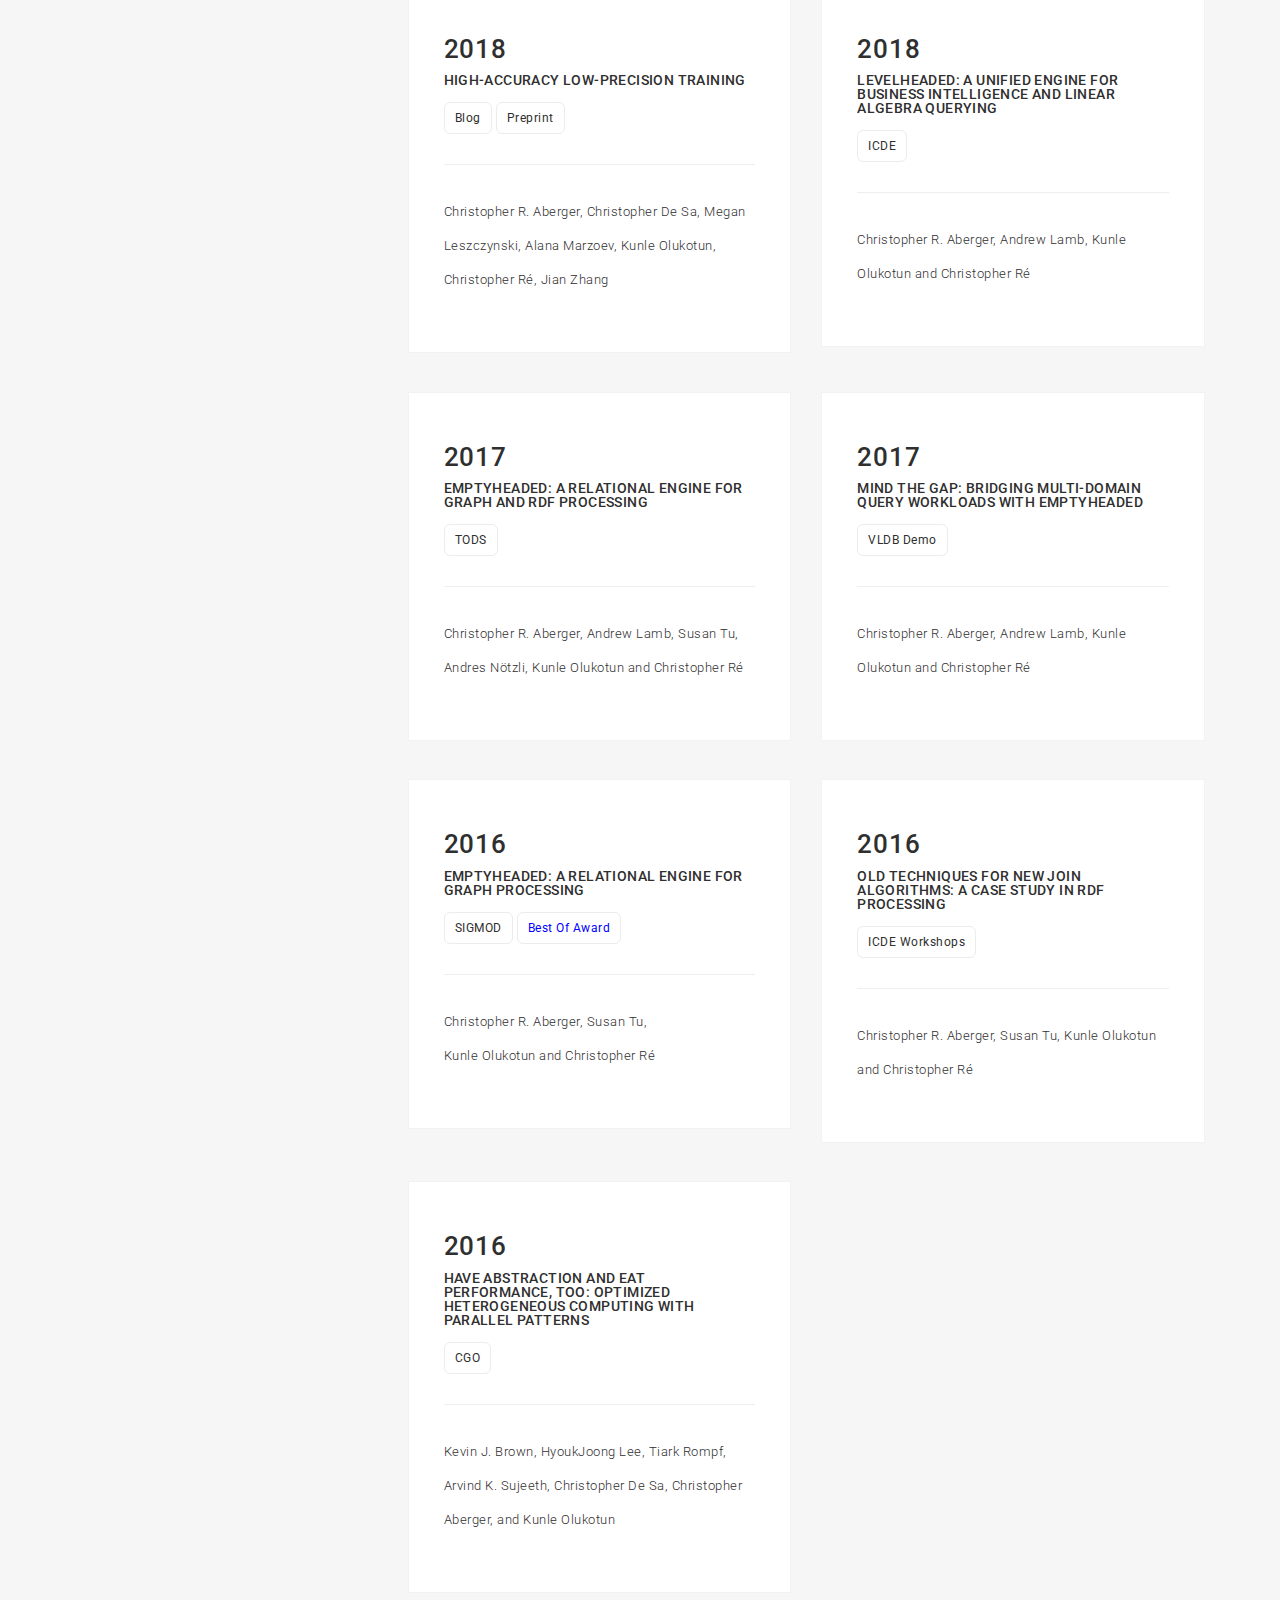
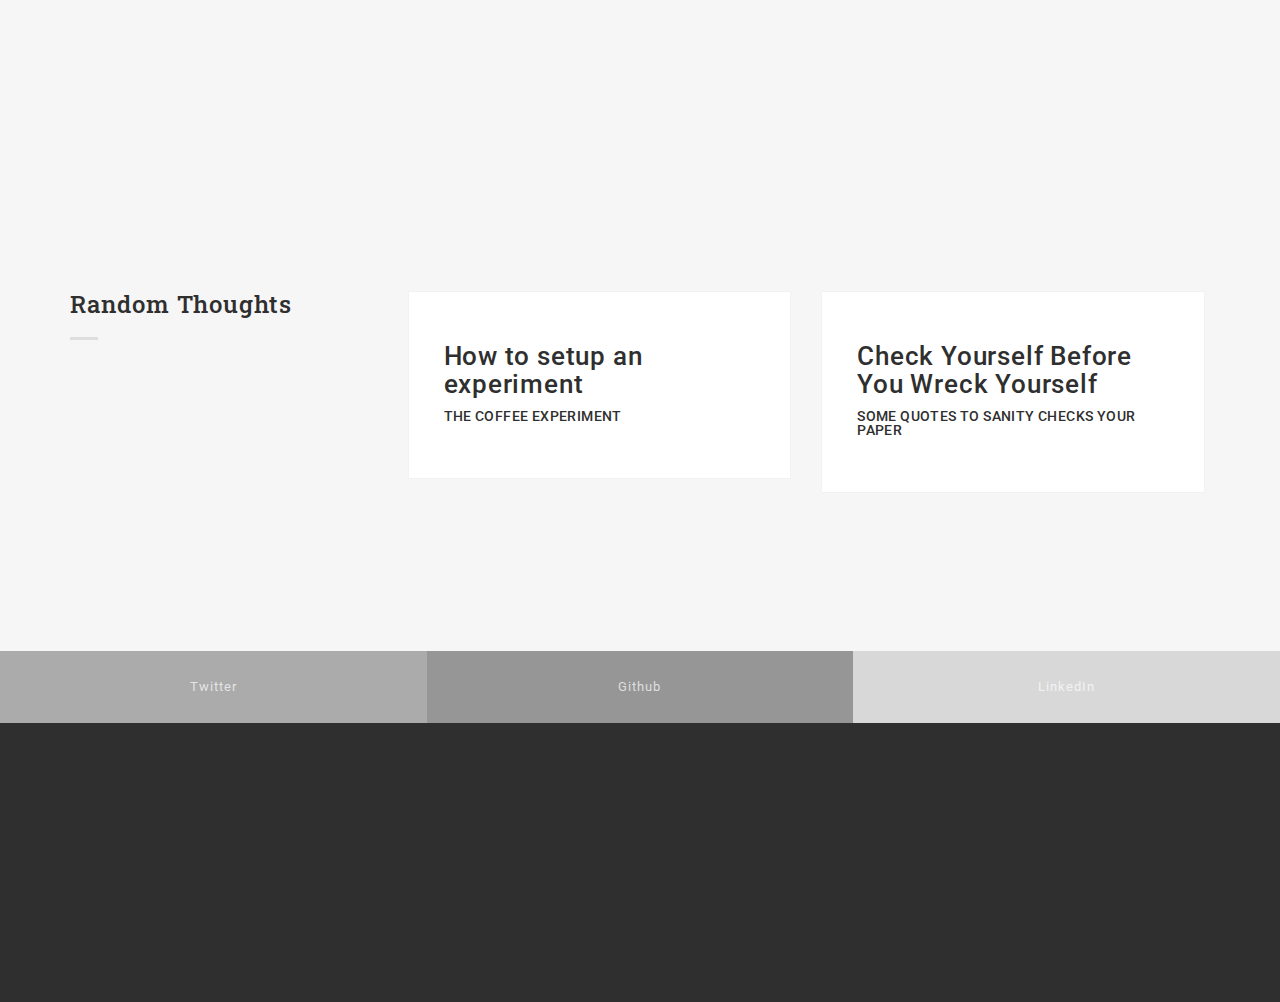
==== commit 18dd57dd: "Update." ====
--- a/index.html
+++ b/index.html
@@ -101,11 +101,10 @@
 		       this work received a Best Of award at VLDB 
 		       and an invited TODS article.   
                       </p>
-                      
-                      <h5 class="name">
+
+<!--                       <h5 class="name">
                         Christopher R. Aberger
-                        </br></br>
-                      </h5>
+                      </h5> -->
                     </div>
                   </div>
                 </div>
@@ -118,7 +117,7 @@
                           <tr>
                             <td class="title">Name </td>
                             <td class="break">:</td>
-                            <td> Christopher R. Aberger</td>
+                            <td>Christopher R. Aberger</td>
                           </tr>
                           <tr>
                             <td class="title">Email </td>
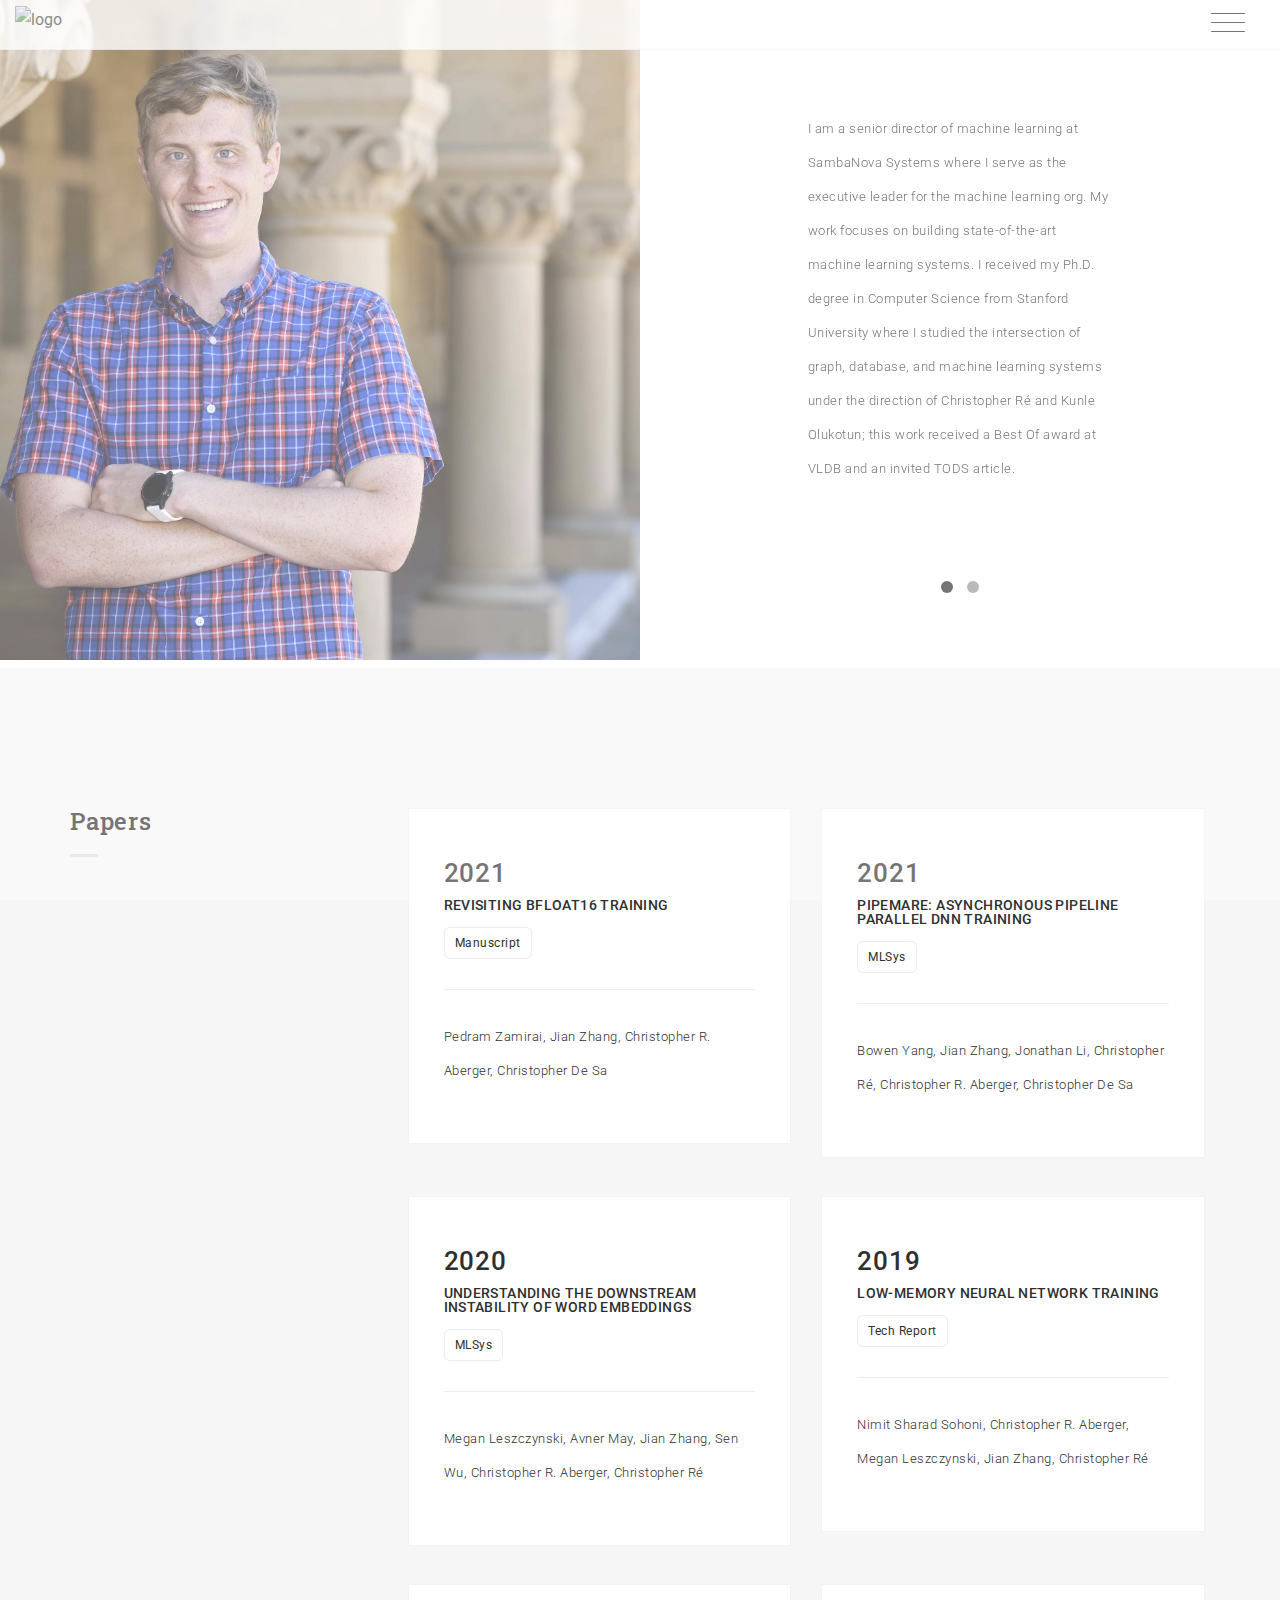
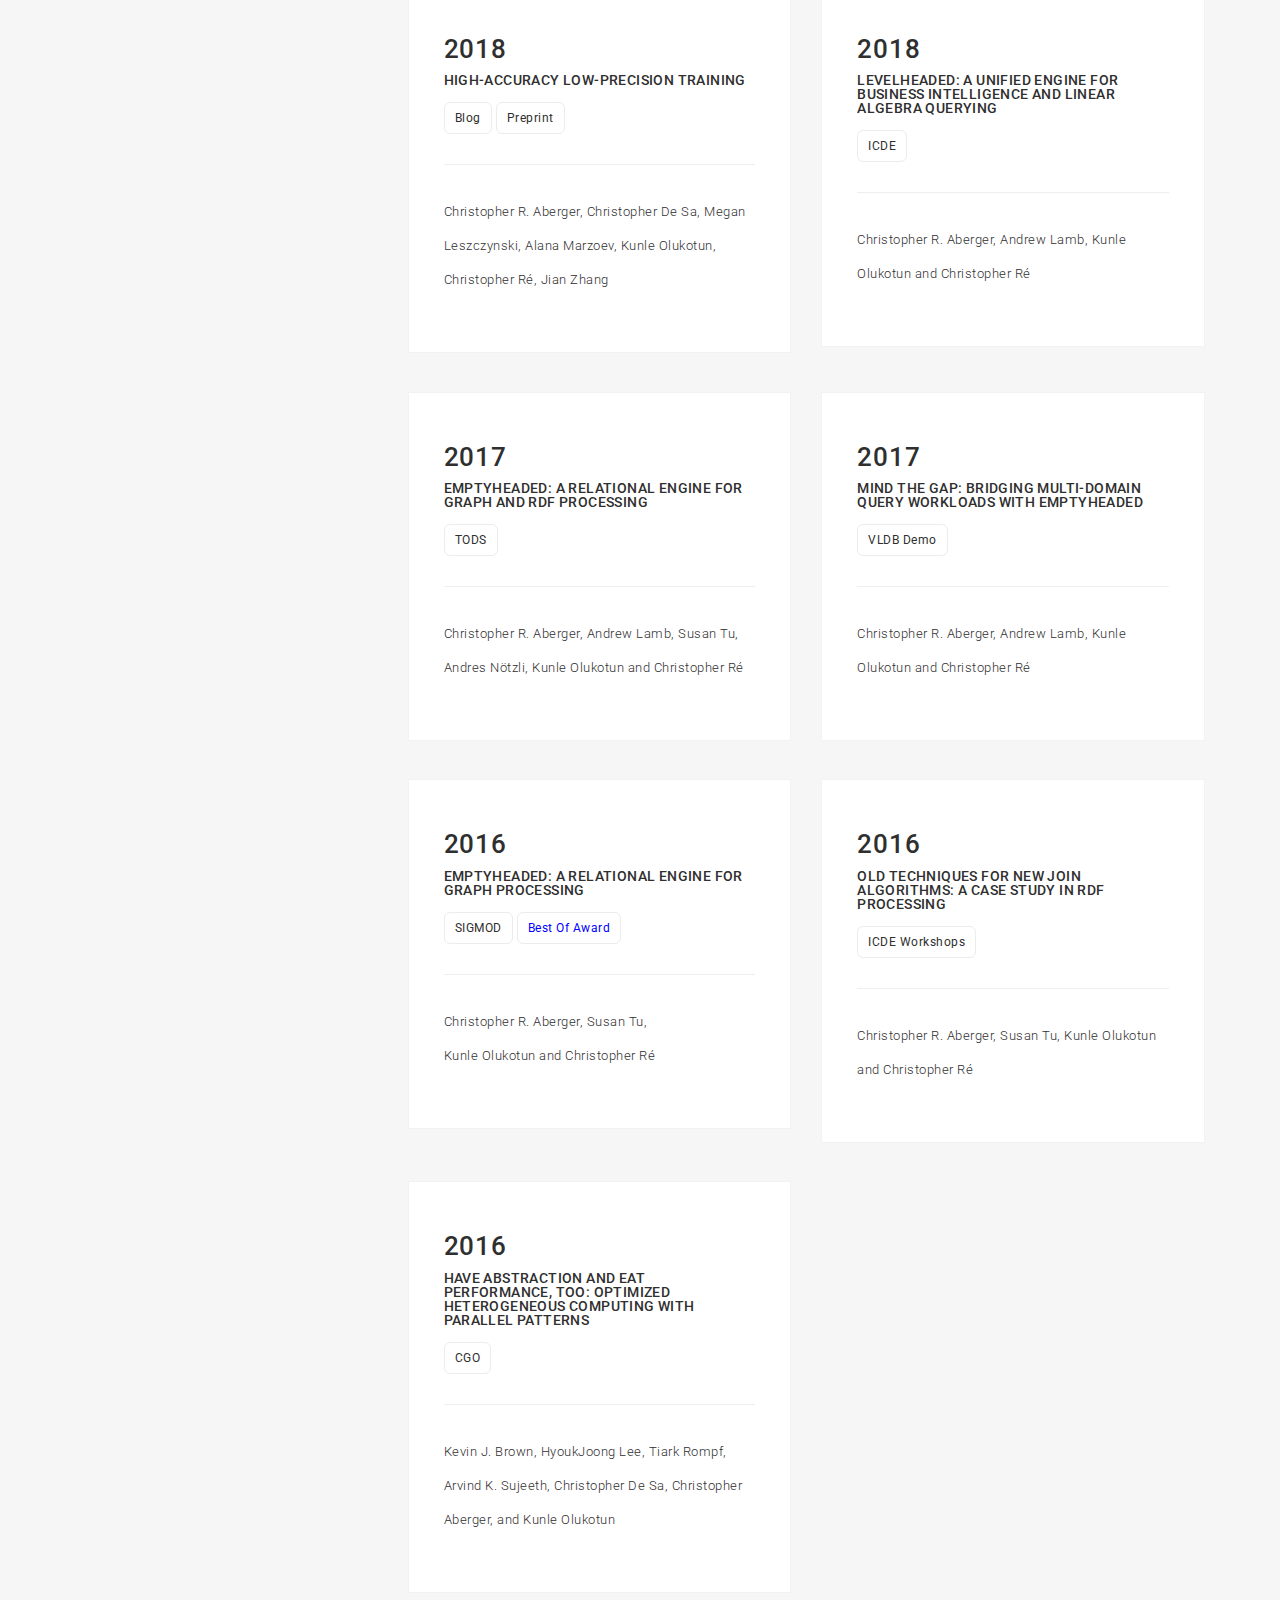
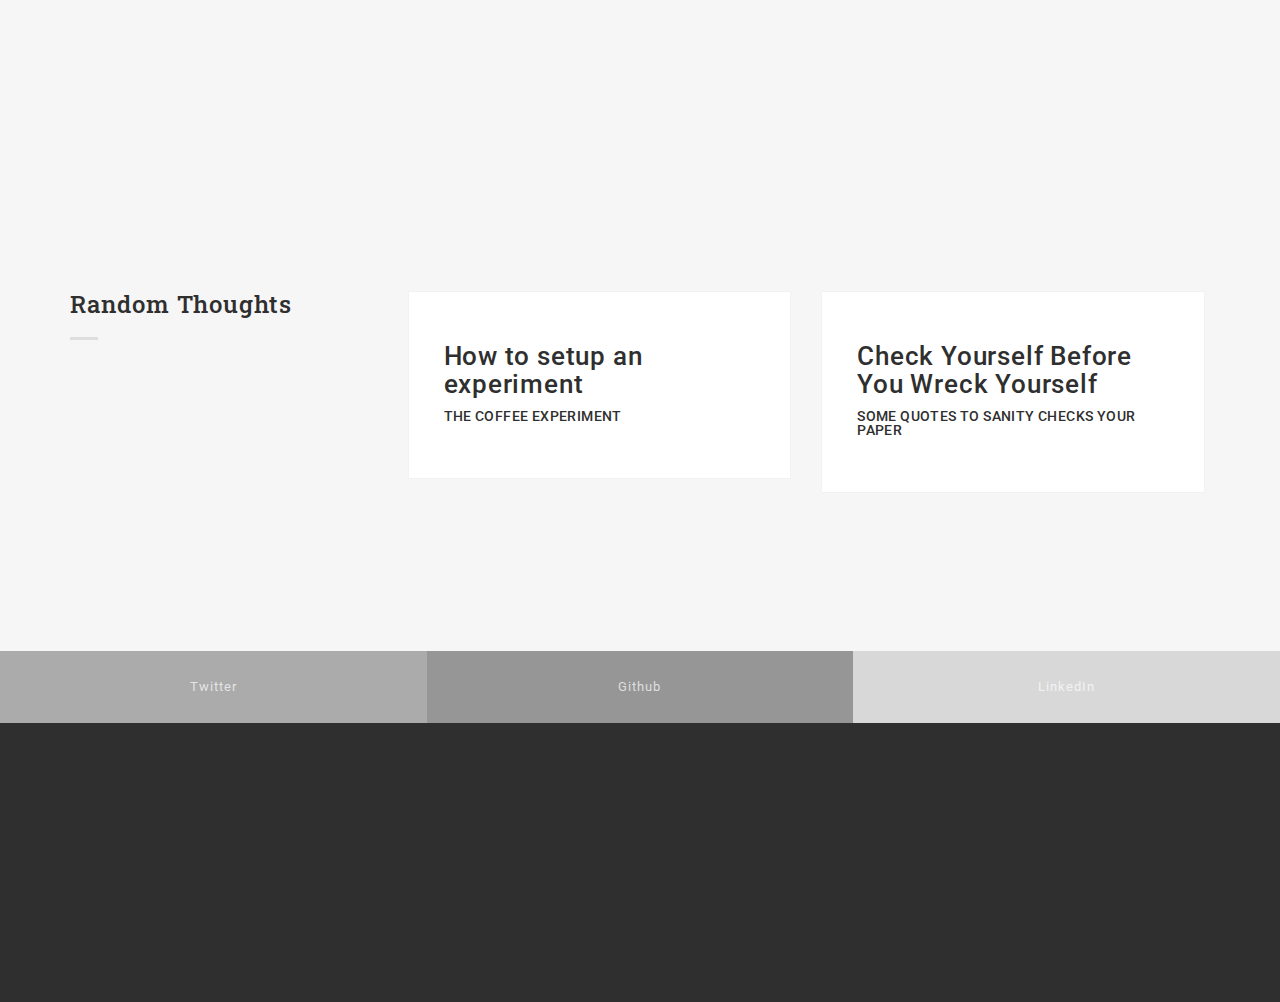
==== commit 53f7d177: "Update." ====
--- a/index.html
+++ b/index.html
@@ -40,7 +40,7 @@
       <div class="for-sticky">
         <!--LOGO-->
         <div class="logo">
-          <a href="index.html"><img alt="logo" class="logo-nav" src="images/logo.png"></a>
+          <a href="index.html"><img alt="logo" class="logo-nav" src="images/logo3.png"></a>
         </div>
         <!--/.LOGO END-->
       </div>
@@ -91,8 +91,8 @@
                   <div class="wrap-about">
                     <div class="w-content">
                       <p class="head-about">
-		       I am a director of software engineering at SambaNova Systems where I lead the machine learning team.
-		       My work focuses on efficient training algorithms for new and emerging hardware architectures. 
+		       I am a senior director of machine learning at SambaNova Systems where I serve as the executive leader for the machine learning org.
+           My work focuses on building state-of-the-art machine learning systems.
 		       I received my Ph.D. degree in Computer Science from Stanford University where I studied the intersection 
 		       of graph, database, and machine learning systems under the direction of 
 		       <a href=https://cs.stanford.edu/people/chrismre> Christopher Ré</a>
@@ -166,7 +166,7 @@
                         <div class="wrap-card">
                           <div class="card">
                             <h2 class="year">
-                              <a href="https://arxiv.org/abs/2010.06192">2020</a>
+                              <a href="https://arxiv.org/abs/2010.06192">2021</a>
                             </h2>
                             <p class="job">
                               <a href="https://arxiv.org/abs/2010.06192">Revisiting BFloat16 Training</a>
@@ -192,13 +192,13 @@
                         <div class="wrap-card">
                           <div class="card">
                             <h2 class="year">
-                              <a href="https://arxiv.org/abs/1904.10631">2020</a>
+                              <a href="https://arxiv.org/abs/1904.10631">2021</a>
                             </h2>
                             <p class="job">
                               <a href="https://arxiv.org/abs/1904.10631">PipeMare: Asynchronous Pipeline Parallel DNN Training</a>
                             </p>
                             <p class="company">
-                              <a href="https://arxiv.org/abs/1910.05124">Manuscript</a>
+                              <a href="https://arxiv.org/abs/1910.05124">MLSys</a>
                             </p>
                             <hr>
                             <div class="text-detail">
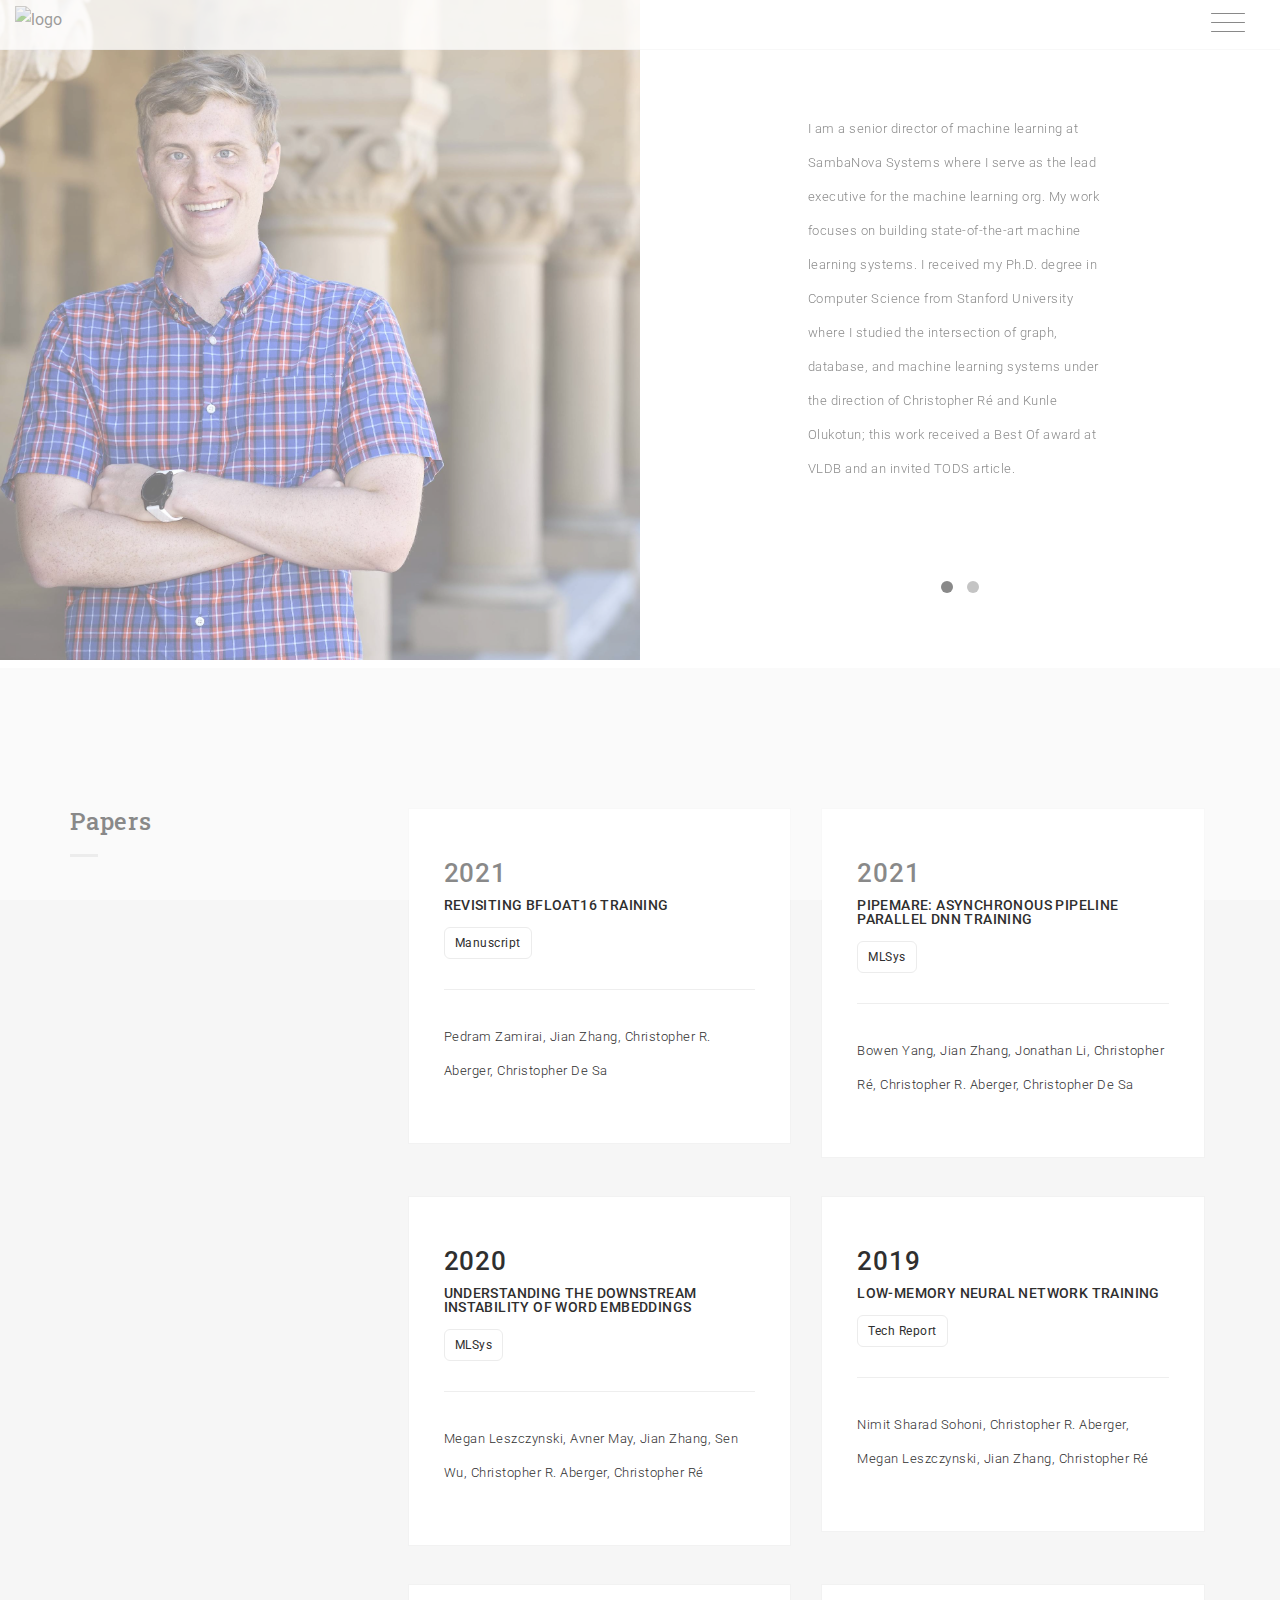
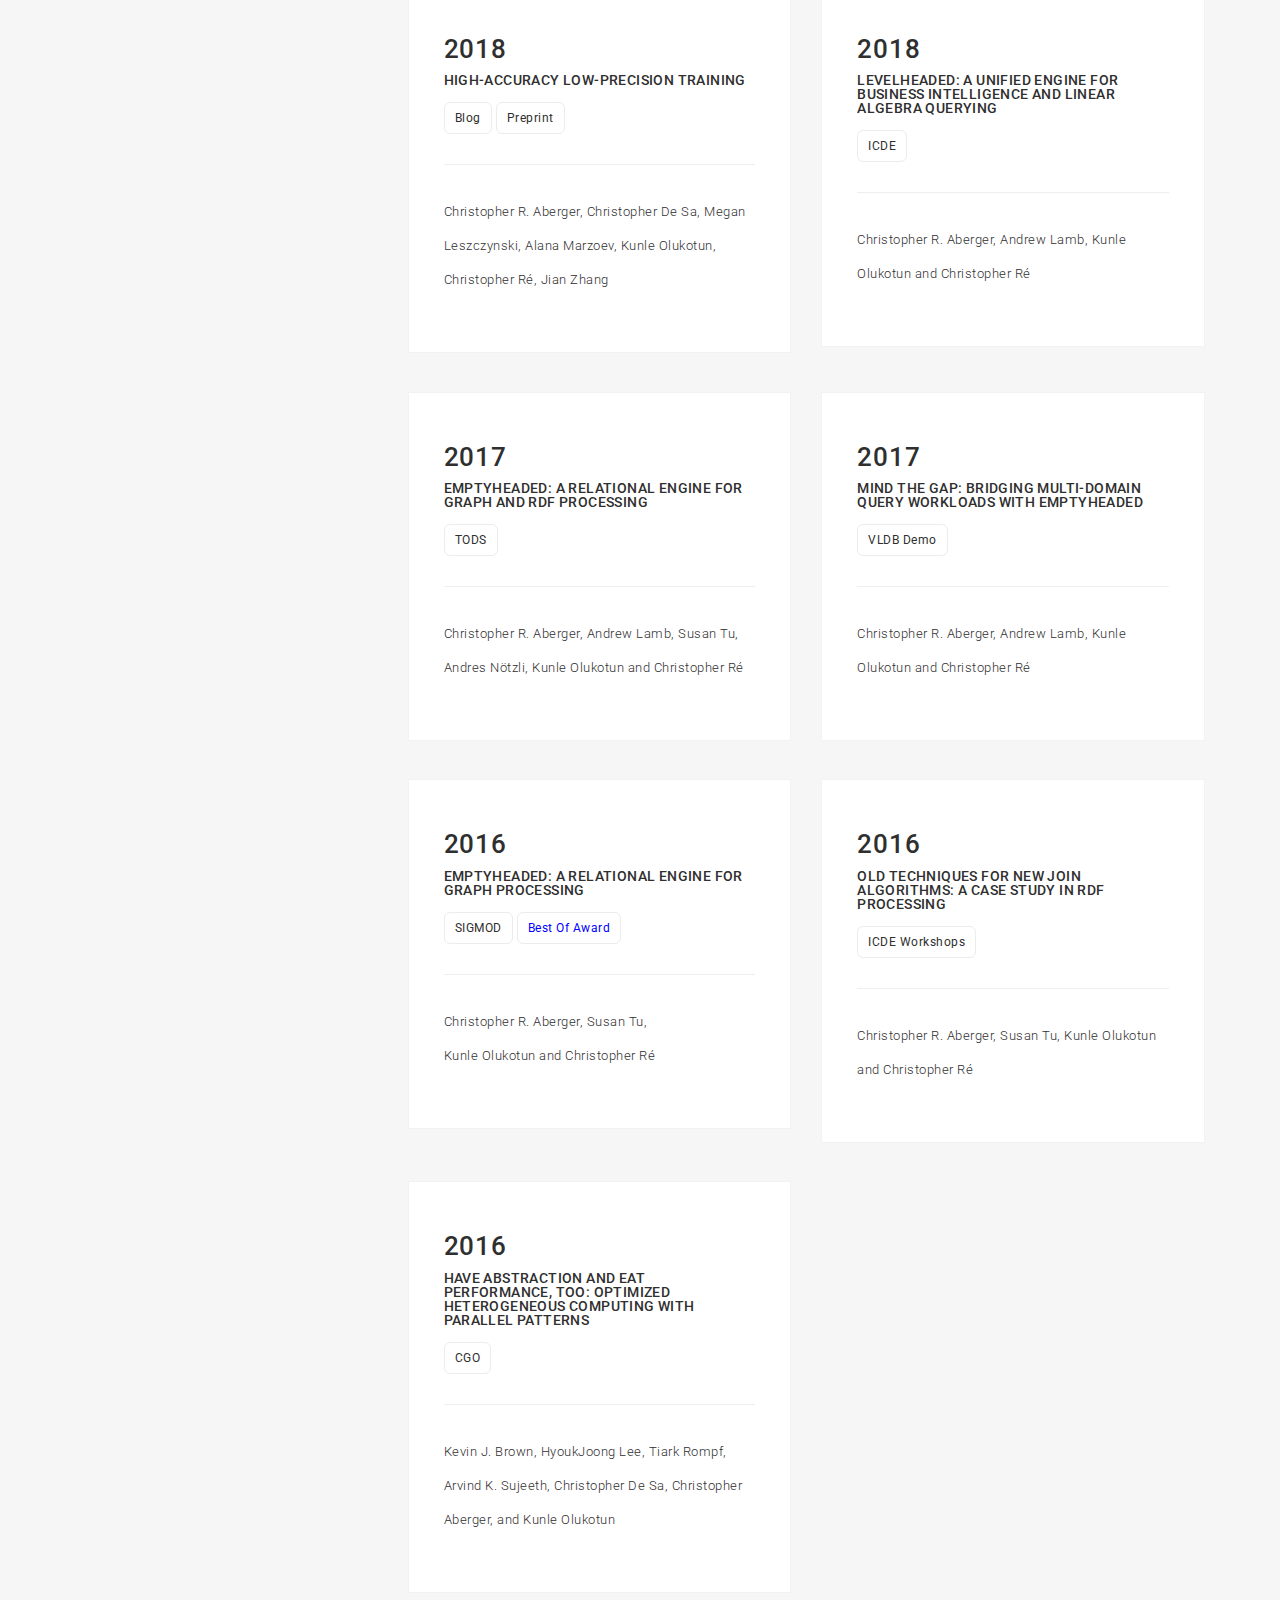
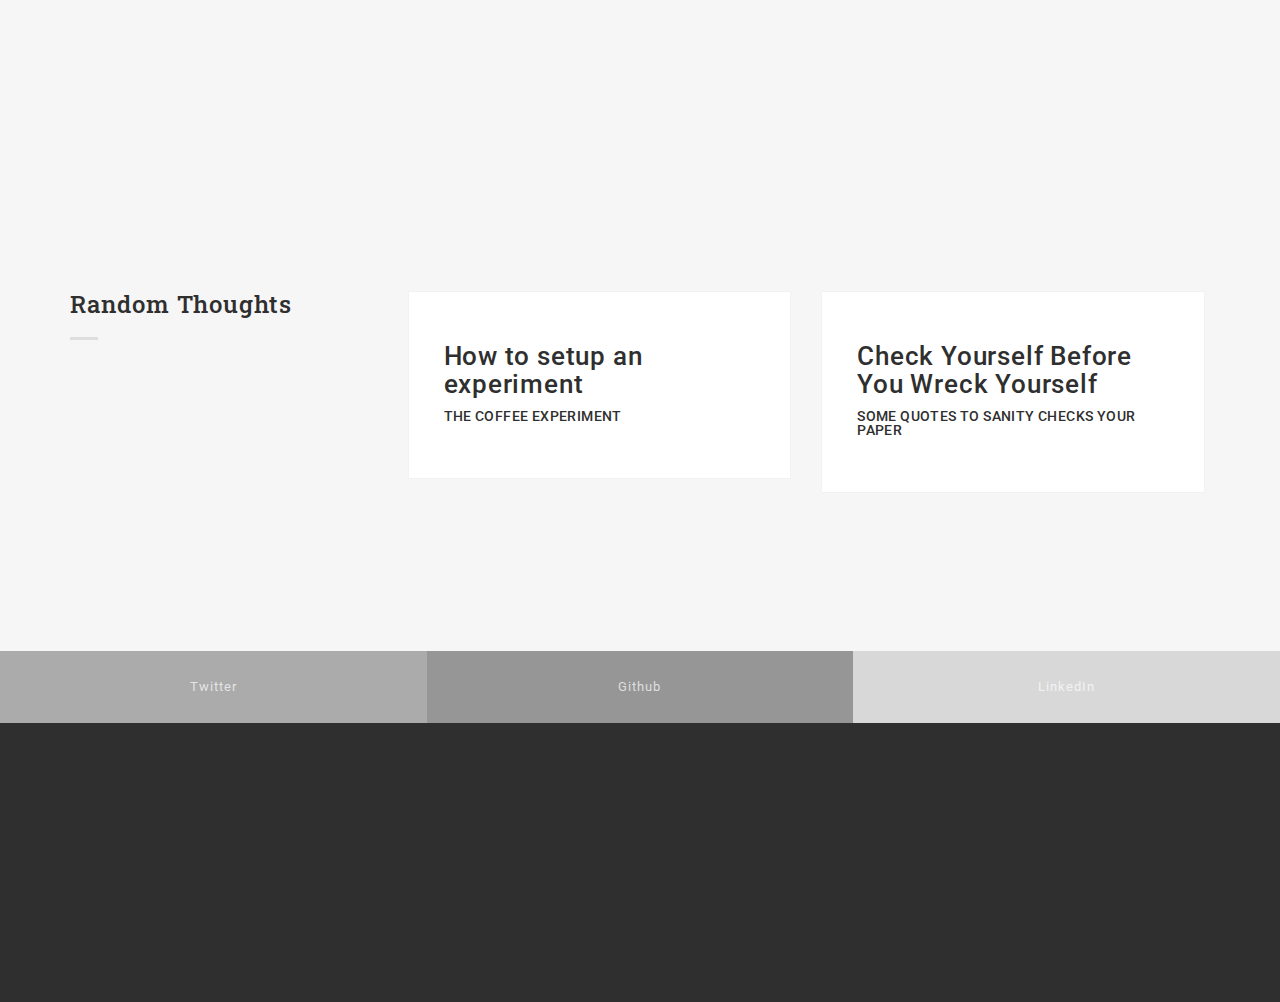
==== commit ffffe25f: "Update again." ====
--- a/index.html
+++ b/index.html
@@ -91,7 +91,7 @@
                   <div class="wrap-about">
                     <div class="w-content">
                       <p class="head-about">
-		       I am a senior director of machine learning at SambaNova Systems where I serve as the executive leader for the machine learning org.
+		       I am a senior director of machine learning at SambaNova Systems where I serve as the lead executive for the machine learning org.
            My work focuses on building state-of-the-art machine learning systems.
 		       I received my Ph.D. degree in Computer Science from Stanford University where I studied the intersection 
 		       of graph, database, and machine learning systems under the direction of 
